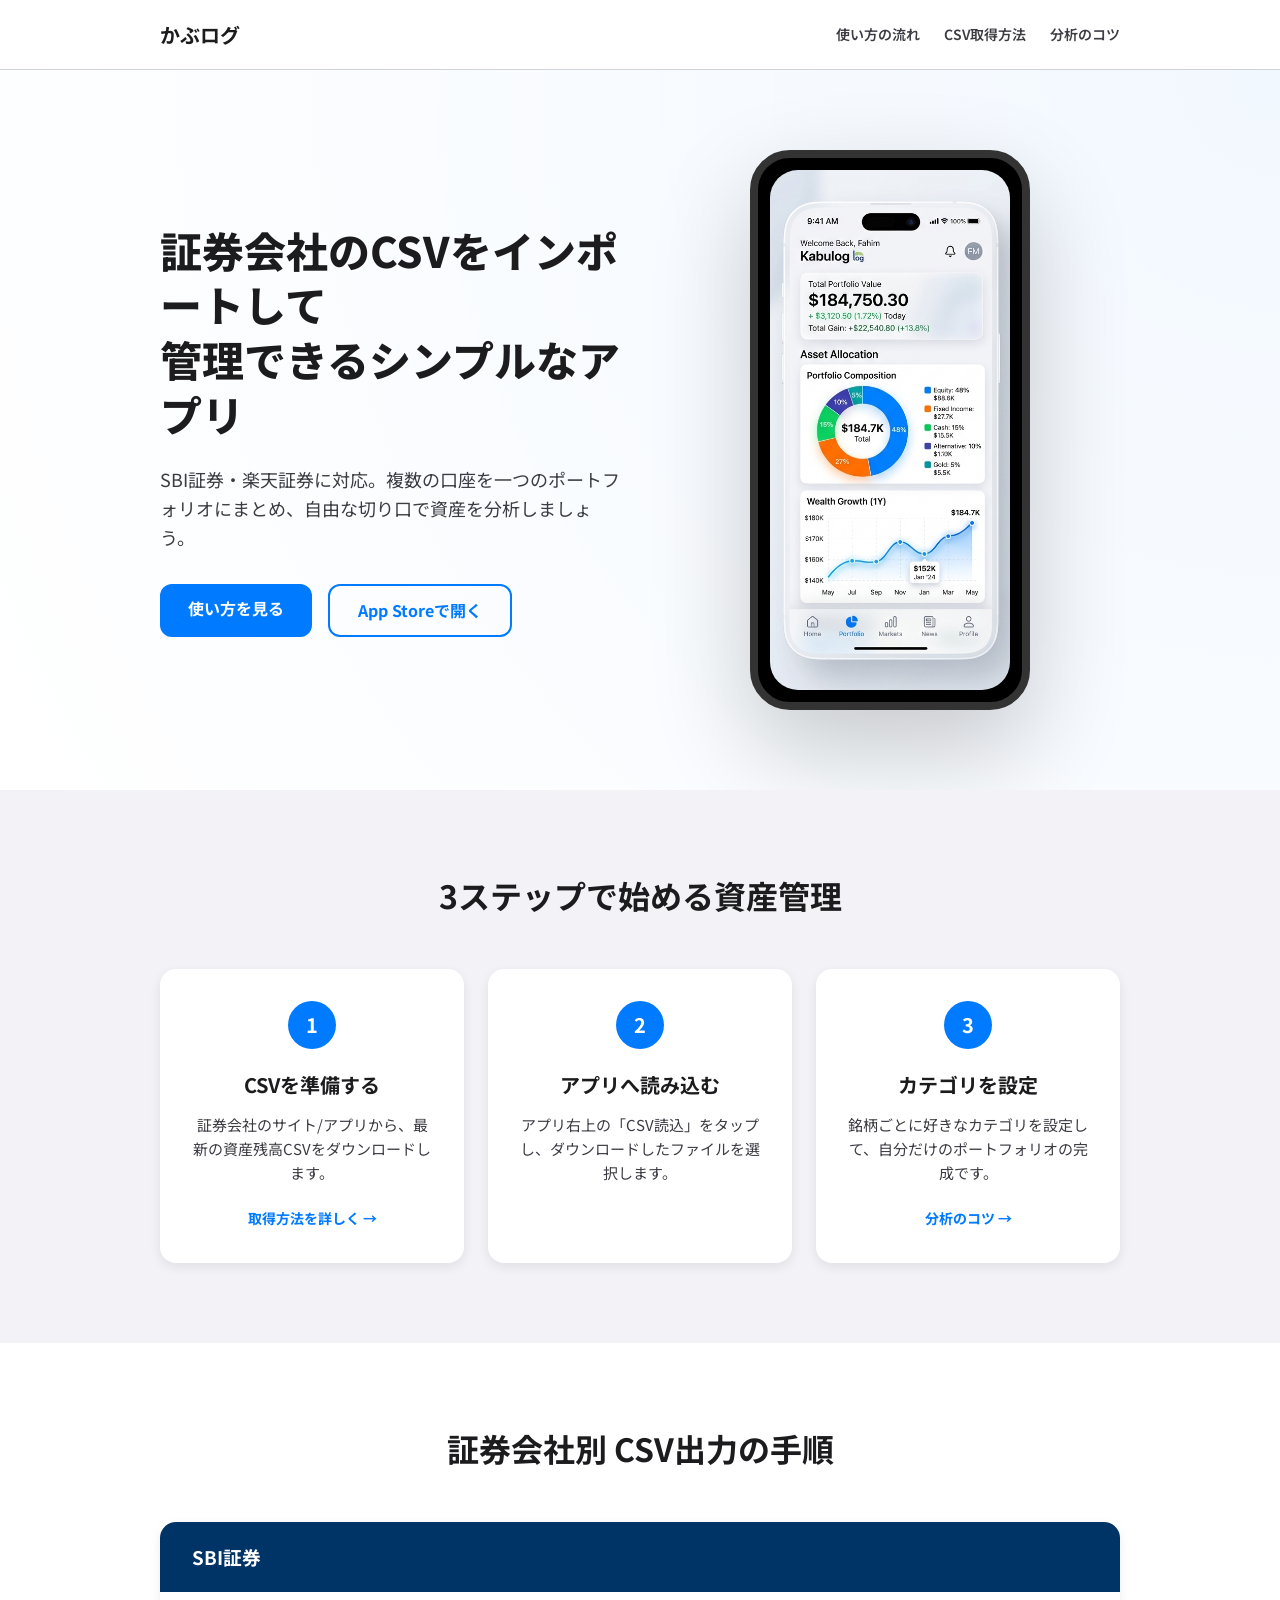
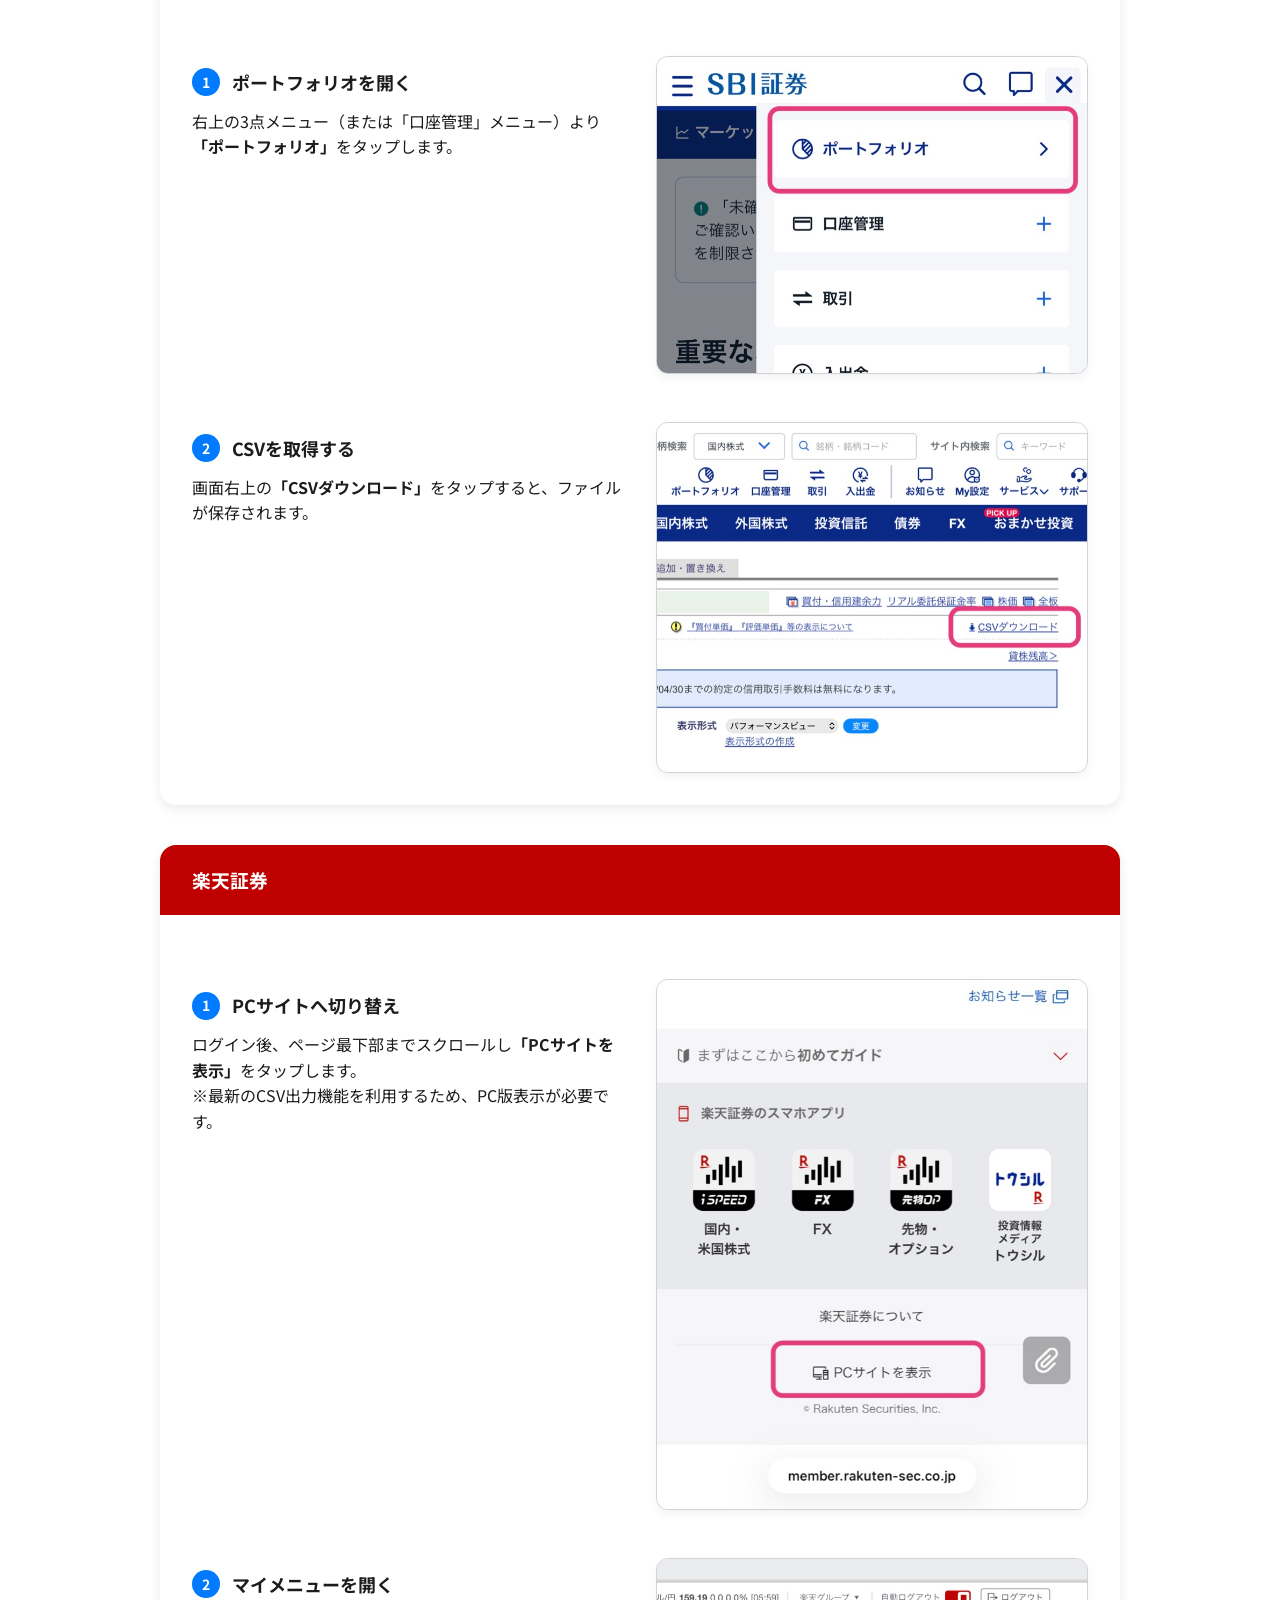
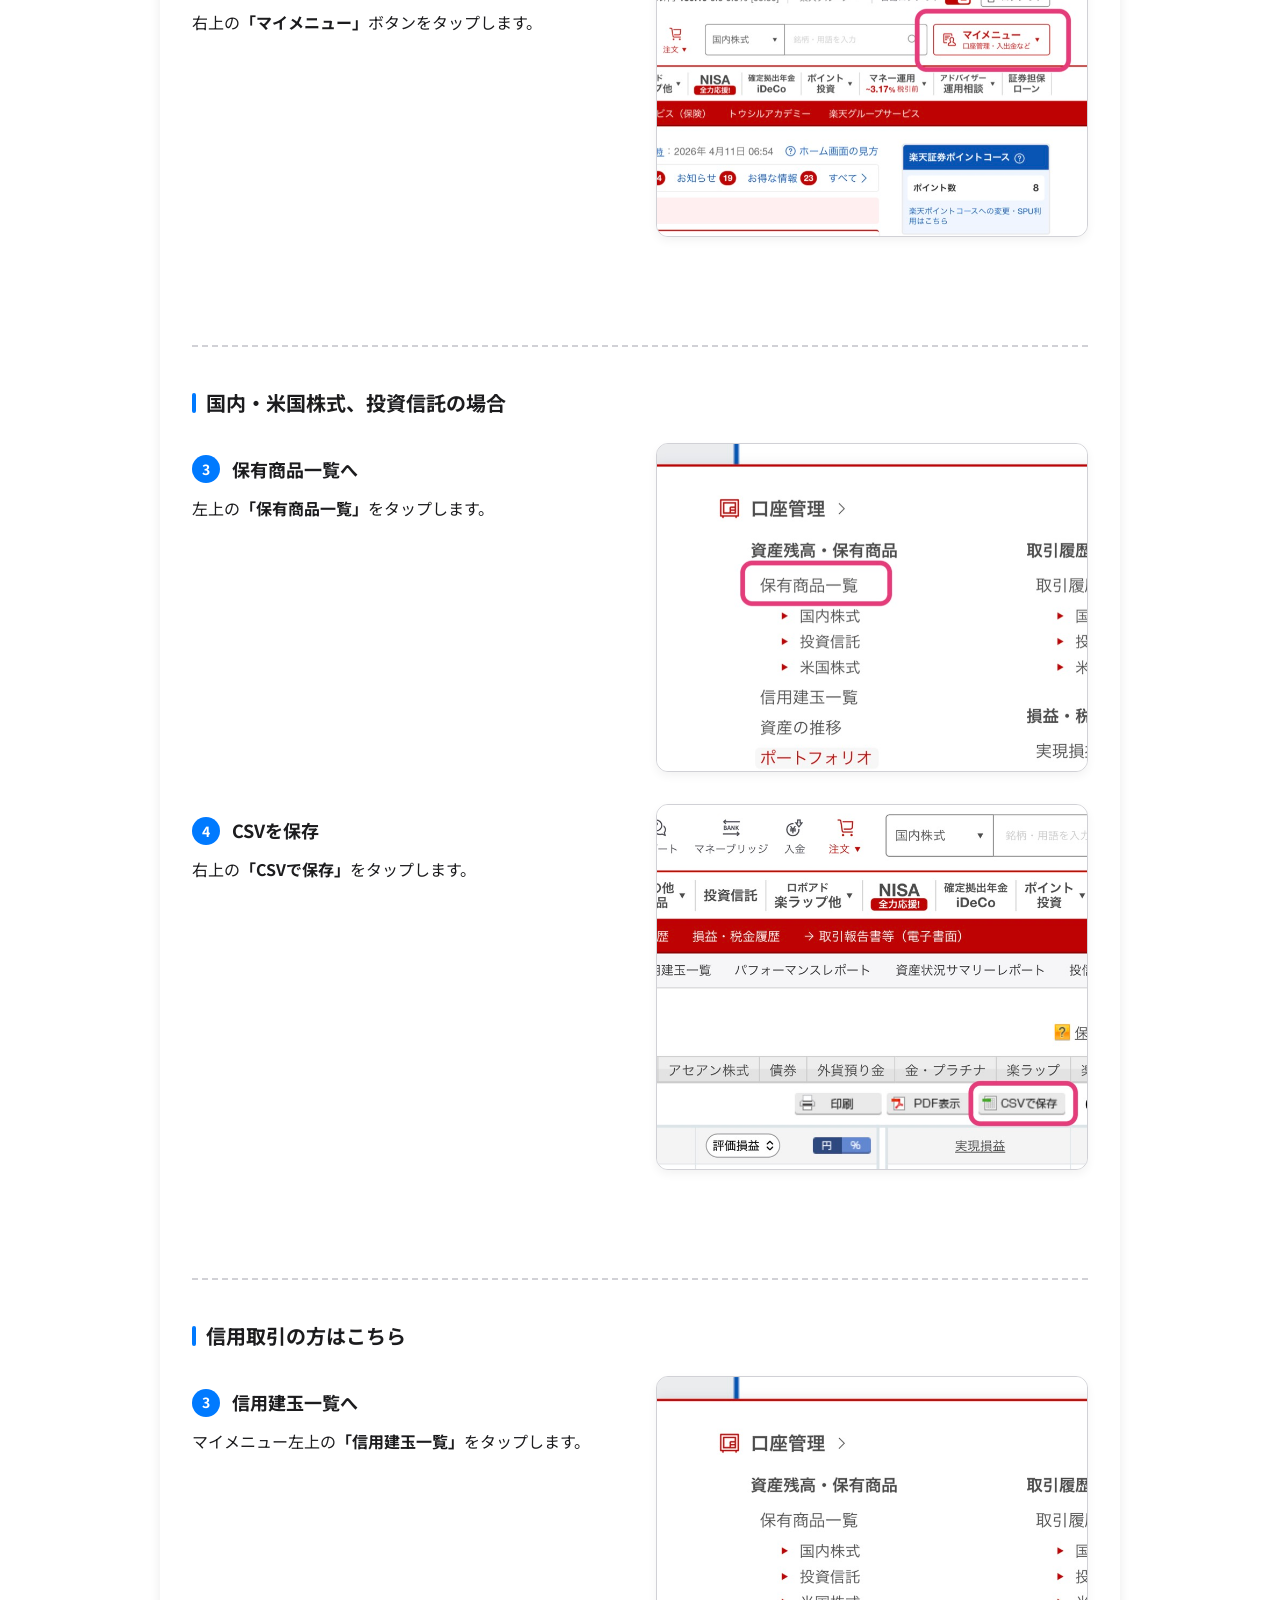
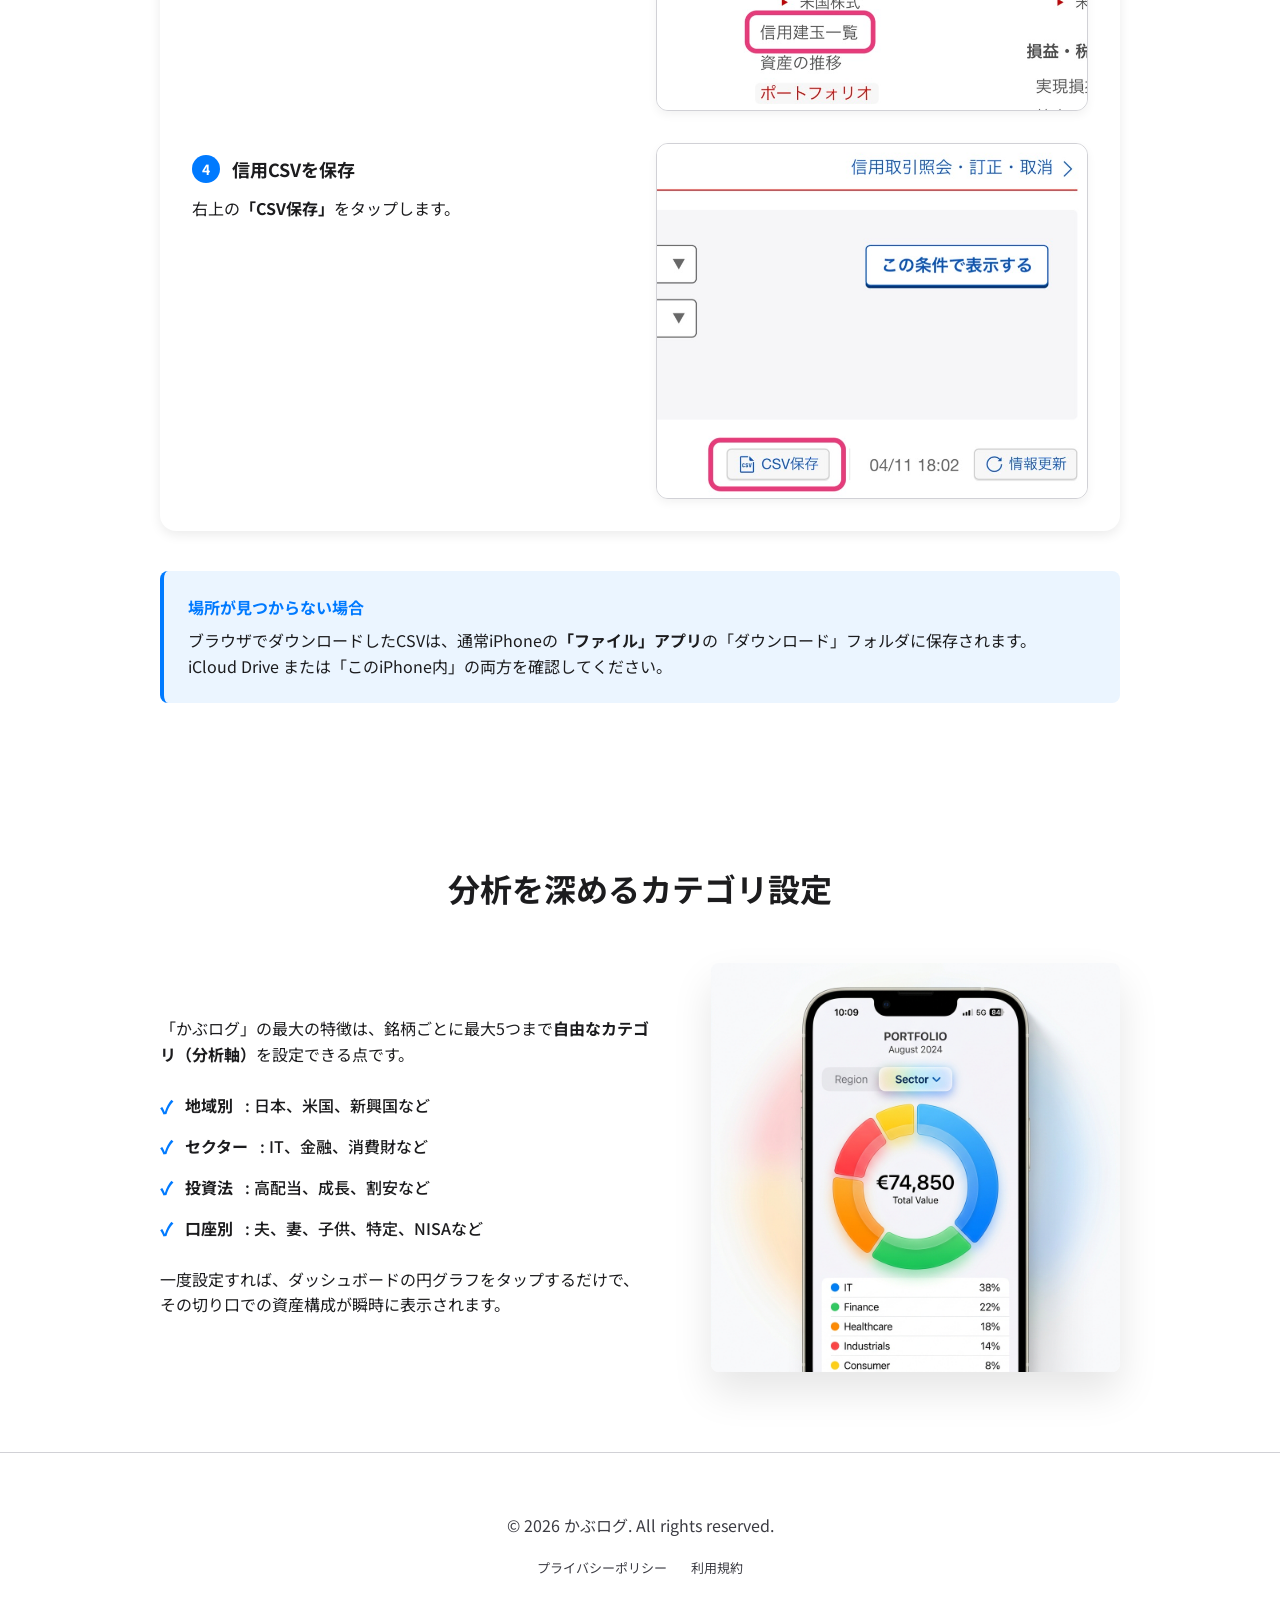
==== kabulog/guide.html @ a1ebbd80 "feat(kabulog): 証券会社別CSVインポートガイドの作成 (SBI証券・楽天証券)" ====
<!DOCTYPE html>
<html lang="ja">
<head>
    <meta charset="UTF-8">
    <meta name="viewport" content="width=device-width, initial-scale=1.0">
    <title>かぶログ | 使い方ガイド 兼 ランディングページ</title>
    <link rel="preconnect" href="https://fonts.googleapis.com">
    <link rel="preconnect" href="https://fonts.gstatic.com" crossorigin>
    <link href="https://fonts.googleapis.com/css2?family=Inter:wght@400;600;700&family=Noto+Sans+JP:wght@400;500;700&display=swap" rel="stylesheet">
    <link rel="stylesheet" href="assets/guide.css">
</head>
<body>
    <header class="header">
        <div class="container">
            <div class="logo">
                <img src="assets/app-icon.png" alt="かぶログ" class="logo-icon" onerror="this.style.display='none'">
                <span>かぶログ</span>
            </div>
            <nav class="nav">
                <a href="#steps">使い方の流れ</a>
                <a href="#brokerage">CSV取得方法</a>
                <a href="#analysis">分析のコツ</a>
            </nav>
        </div>
    </header>

    <section class="hero">
        <div class="container">
            <div class="hero-content">
                <h1>証券会社のCSVをインポートして<br>管理できるシンプルなアプリ</h1>
                <p>SBI証券・楽天証券に対応。複数の口座を一つのポートフォリオにまとめ、自由な切り口で資産を分析しましょう。</p>
                <div class="hero-actions">
                    <a href="#steps" class="btn btn-primary">使い方を見る</a>
                    <a href="https://apps.apple.com/jp/app/%E3%81%8B%E3%81%B6%E3%83%AD%E3%82%B0/id6503947477" class="btn btn-outline" target="_blank">App Storeで開く</a>
                </div>
            </div>
            <div class="hero-image">
                <div class="mockup-frame">
                    <!-- ここにアプリのスクリーンショットを配置 -->
                    <div class="mockup-placeholder">
                        <img src="assets/hero-mockup.png" alt="App Mockup" onerror="this.src='https://via.placeholder.com/300x600?text=App+Screenshot'">
                    </div>
                </div>
            </div>
        </div>
    </section>

    <section id="steps" class="steps-section">
        <div class="container">
            <h2 class="section-title">3ステップで始める資産管理</h2>
            <div class="steps-grid">
                <div class="step-card">
                    <div class="step-number">1</div>
                    <h3>CSVを準備する</h3>
                    <p>証券会社のサイト/アプリから、最新の資産残高CSVをダウンロードします。</p>
                    <a href="#brokerage" class="link-text">取得方法を詳しく <span>→</span></a>
                </div>
                <div class="step-card">
                    <div class="step-number">2</div>
                    <h3>アプリへ読み込む</h3>
                    <p>アプリ右上の「CSV読込」をタップし、ダウンロードしたファイルを選択します。</p>
                </div>
                <div class="step-card">
                    <div class="step-number">3</div>
                    <h3>カテゴリを設定</h3>
                    <p>銘柄ごとに好きなカテゴリを設定して、自分だけのポートフォリオの完成です。</p>
                    <a href="#analysis" class="link-text">分析のコツ <span>→</span></a>
                </div>
            </div>
        </div>
    </section>

    <section id="brokerage" class="brokerage-section">
        <div class="container">
            <h2 class="section-title">証券会社別 CSV出力の手順</h2>
            
            <div class="broker-card">
                <div class="broker-header sbi">
                    <h3>SBI証券</h3>
                </div>
                <div class="broker-body">
                    <div class="guide-steps">
                        <div class="guide-step">
                            <div class="guide-step-content">
                                <h4><span class="guide-step-badge">1</span> ポートフォリオを開く</h4>
                                <p>右上の3点メニュー（または「口座管理」メニュー）より<strong>「ポートフォリオ」</strong>をタップします。</p>
                            </div>
                            <div class="guide-step-image">
                                <img src="assets/img/sbi_01.jpg" alt="SBI Step 1">
                            </div>
                        </div>
                        <div class="guide-step">
                            <div class="guide-step-content">
                                <h4><span class="guide-step-badge">2</span> CSVを取得する</h4>
                                <p>画面右上の<strong>「CSVダウンロード」</strong>をタップすると、ファイルが保存されます。</p>
                            </div>
                            <div class="guide-step-image">
                                <img src="assets/img/sbi_02.jpg" alt="SBI Step 2">
                            </div>
                        </div>
                    </div>
                </div>
            </div>

            <div class="broker-card">
                <div class="broker-header rakuten">
                    <h3>楽天証券</h3>
                </div>
                <div class="broker-body">
                    <div class="guide-steps">
                        <div class="guide-step">
                            <div class="guide-step-content">
                                <h4><span class="guide-step-badge">1</span> PCサイトへ切り替え</h4>
                                <p>ログイン後、ページ最下部までスクロールし<strong>「PCサイトを表示」</strong>をタップします。</p>
                                <p class="text-small">※最新のCSV出力機能を利用するため、PC版表示が必要です。</p>
                            </div>
                            <div class="guide-step-image">
                                <img src="assets/img/rakuten_01.jpg" alt="Rakuten Step 1">
                            </div>
                        </div>
                        <div class="guide-step">
                            <div class="guide-step-content">
                                <h4><span class="guide-step-badge">2</span> マイメニューを開く</h4>
                                <p>右上の<strong>「マイメニュー」</strong>ボタンをタップします。</p>
                            </div>
                            <div class="guide-step-image">
                                <img src="assets/img/rakuten_02.jpg" alt="Rakuten Step 2">
                            </div>
                        </div>

                        <!-- 通常・投資信託 -->
                        <div class="guide-sub-section">
                            <h4 class="guide-sub-title">国内・米国株式、投資信託の場合</h4>
                            <div class="guide-step">
                                <div class="guide-step-content">
                                    <h4><span class="guide-step-badge">3</span> 保有商品一覧へ</h4>
                                    <p>左上の<strong>「保有商品一覧」</strong>をタップします。</p>
                                </div>
                                <div class="guide-step-image">
                                    <img src="assets/img/rakuten_03.jpg" alt="Rakuten Step 3">
                                </div>
                            </div>
                            <div class="guide-step" style="margin-top: 32px;">
                                <div class="guide-step-content">
                                    <h4><span class="guide-step-badge">4</span> CSVを保存</h4>
                                    <p>右上の<strong>「CSVで保存」</strong>をタップします。</p>
                                </div>
                                <div class="guide-step-image">
                                    <img src="assets/img/rakuten_04.jpg" alt="Rakuten Step 4">
                                </div>
                            </div>
                        </div>

                        <!-- 信用取引 -->
                        <div class="guide-sub-section">
                            <h4 class="guide-sub-title">信用取引の方はこちら</h4>
                            <div class="guide-step">
                                <div class="guide-step-content">
                                    <h4><span class="guide-step-badge">3</span> 信用建玉一覧へ</h4>
                                    <p>マイメニュー左上の<strong>「信用建玉一覧」</strong>をタップします。</p>
                                </div>
                                <div class="guide-step-image">
                                    <img src="assets/img/rakuten_05.jpg" alt="Rakuten Step 3 Margin">
                                </div>
                            </div>
                            <div class="guide-step" style="margin-top: 32px;">
                                <div class="guide-step-content">
                                    <h4><span class="guide-step-badge">4</span> 信用CSVを保存</h4>
                                    <p>右上の<strong>「CSV保存」</strong>をタップします。</p>
                                </div>
                                <div class="guide-step-image">
                                    <img src="assets/img/rakuten_06.jpg" alt="Rakuten Step 4 Margin">
                                </div>
                            </div>
                        </div>
                    </div>
                </div>
            </div>
            
            <div class="tip-box">
                <h4>場所が見つからない場合</h4>
                <p>ブラウザでダウンロードしたCSVは、通常iPhoneの<strong>「ファイル」アプリ</strong>の「ダウンロード」フォルダに保存されます。<br>
                iCloud Drive または「このiPhone内」の両方を確認してください。</p>
            </div>
        </div>
    </section>

    <section id="analysis" class="analysis-section">
        <div class="container">
            <h2 class="section-title">分析を深めるカテゴリ設定</h2>
            <div class="analysis-grid">
                <div class="analysis-text">
                    <p>「かぶログ」の最大の特徴は、銘柄ごとに最大5つまで<strong>自由なカテゴリ（分析軸）</strong>を設定できる点です。</p>
                    <ul class="check-list">
                        <li><strong>地域別</strong>: 日本、米国、新興国など</li>
                        <li><strong>セクター</strong>: IT、金融、消費財など</li>
                        <li><strong>投資法</strong>: 高配当、成長、割安など</li>
                        <li><strong>口座別</strong>: 夫、妻、子供、特定、NISAなど</li>
                    </ul>
                    <p>一度設定すれば、ダッシュボードの円グラフをタップするだけで、その切り口での資産構成が瞬時に表示されます。</p>
                </div>
                <div class="analysis-image">
                    <div class="img-box shadow">
                        <img src="assets/analysis-sample.png" alt="Analysis Example" onerror="this.src='https://via.placeholder.com/400x300?text=Category+Chart+Screen'">
                    </div>
                </div>
            </div>
        </div>
    </section>

    <footer class="footer">
        <div class="container">
            <p>&copy; 2026 かぶログ. All rights reserved.</p>
            <div class="footer-links">
                <a href="https://haruapps.github.io/kabulog/legal/privacy-policy.html">プライバシーポリシー</a>
                <a href="https://haruapps.github.io/kabulog/legal/terms-of-service.html">利用規約</a>
            </div>
        </div>
    </footer>
</body>
</html>
---- kabulog/assets/guide.css ----
:root {
    --primary: #007AFF;
    --primary-dark: #0056B3;
    --bg: #FFFFFF;
    --bg-secondary: #F2F2F7;
    --text: #1C1C1E;
    --text-secondary: #3C3C43;
    --border: #D1D1D6;
    --sbi: #003366;
    --rakuten: #BF0000;
    --container-width: 1000px;
    --radius: 16px;
    --shadow: 0 4px 12px rgba(0, 0, 0, 0.08);
}

* {
    margin: 0;
    padding: 0;
    box-sizing: border-box;
}

body {
    font-family: 'Noto Sans JP', 'Inter', -apple-system, BlinkMacSystemFont, sans-serif;
    color: var(--text);
    background-color: var(--bg);
    line-height: 1.6;
}

.container {
    max-width: var(--container-width);
    margin: 0 auto;
    padding: 0 20px;
}

/* Header */
.header {
    height: 70px;
    display: flex;
    align-items: center;
    border-bottom: 1px solid var(--border);
    position: sticky;
    top: 0;
    background: rgba(255, 255, 255, 0.9);
    backdrop-filter: blur(10px);
    z-index: 100;
}

.header .container {
    width: 100%;
    display: flex;
    justify-content: space-between;
    align-items: center;
}

.logo {
    display: flex;
    align-items: center;
    gap: 10px;
    font-weight: 700;
    font-size: 20px;
}

.logo-icon {
    width: 36px;
    height: 36px;
    border-radius: 8px;
}

.nav {
    display: flex;
    gap: 24px;
}

.nav a {
    text-decoration: none;
    color: var(--text-secondary);
    font-size: 14px;
    font-weight: 600;
    transition: color 0.2s;
}

.nav a:hover {
    color: var(--primary);
}

/* Hero */
.hero {
    padding: 80px 0;
    background: radial-gradient(circle at top right, rgba(0, 122, 255, 0.05), transparent);
    overflow: hidden;
}

.hero .container {
    display: flex;
    align-items: center;
    gap: 40px;
}

.hero-content {
    flex: 1;
}

.hero h1 {
    font-size: 42px;
    line-height: 1.3;
    margin-bottom: 24px;
    font-weight: 800;
}

.hero p {
    font-size: 18px;
    color: var(--text-secondary);
    margin-bottom: 32px;
}

.hero-actions {
    display: flex;
    gap: 16px;
}

.btn {
    display: inline-block;
    padding: 12px 28px;
    border-radius: 12px;
    text-decoration: none;
    font-weight: 700;
    font-size: 16px;
    transition: all 0.2s;
}

.btn-primary {
    background-color: var(--primary);
    color: white;
}

.btn-primary:hover {
    background-color: var(--primary-dark);
    transform: translateY(-2px);
}

.btn-outline {
    border: 2px solid var(--primary);
    color: var(--primary);
}

.btn-outline:hover {
    background-color: rgba(0, 122, 255, 0.05);
}

.hero-image {
    flex: 1;
    display: flex;
    justify-content: center;
}

.mockup-frame {
    width: 280px;
    height: 560px;
    background: #000;
    border-radius: 40px;
    padding: 12px;
    box-shadow: 0 40px 100px rgba(0, 0, 0, 0.2);
    border: 8px solid #333;
}

.mockup-placeholder {
    width: 100%;
    height: 100%;
    background: var(--bg-secondary);
    border-radius: 28px;
    overflow: hidden;
    display: flex;
    align-items: center;
    justify-content: center;
}

.mockup-placeholder img {
    width: 100%;
    height: 100%;
    object-fit: cover;
}

/* Sections Common */
section {
    padding: 80px 0;
}

.section-title {
    font-size: 32px;
    text-align: center;
    margin-bottom: 48px;
    font-weight: 700;
}

/* Steps */
.steps-section {
    background-color: var(--bg-secondary);
}

.steps-grid {
    display: grid;
    grid-template-columns: repeat(3, 1fr);
    gap: 24px;
}

.step-card {
    background: white;
    padding: 32px;
    border-radius: var(--radius);
    box-shadow: var(--shadow);
    text-align: center;
    transition: transform 0.3s;
}

.step-card:hover {
    transform: translateY(-8px);
}

.step-number {
    width: 48px;
    height: 48px;
    background: var(--primary);
    color: white;
    font-weight: 700;
    font-size: 20px;
    display: flex;
    align-items: center;
    justify-content: center;
    border-radius: 50%;
    margin: 0 auto 20px;
}

.step-card h3 {
    margin-bottom: 12px;
    font-size: 20px;
}

.step-card p {
    font-size: 15px;
    color: var(--text-secondary);
    margin-bottom: 20px;
}

.link-text {
    text-decoration: none;
    color: var(--primary);
    font-weight: 700;
    font-size: 14px;
}

/* Brokerage Details */
.broker-card {
    background: white;
    border-radius: var(--radius);
    overflow: hidden;
    box-shadow: var(--shadow);
    margin-bottom: 40px;
}

.broker-header {
    padding: 20px 32px;
    color: white;
}

.broker-header.sbi { background-color: var(--sbi); }
.broker-header.rakuten { background-color: var(--rakuten); }

.broker-body {
    padding: 32px;
}

.step-list {
    margin-left: 20px;
    margin-bottom: 24px;
}

.step-list li {
    margin-bottom: 12px;
    font-size: 16px;
}

.screenshot-placeholder {
    background: #F8F9FA;
    border: 1px dashed var(--border);
    border-radius: 12px;
    padding: 32px;
    text-align: center;
}

.screenshot-placeholder p {
    margin-bottom: 16px;
    font-size: 14px;
    color: var(--text-secondary);
}

.img-box {
    max-width: 100%;
    border-radius: 8px;
    overflow: hidden;
}

.img-box img {
    width: 100%;
    display: block;
}

.img-box.shadow {
    box-shadow: 0 20px 40px rgba(0, 0, 0, 0.1);
}

/* Detailed Guide Steps */
.guide-steps {
    display: flex;
    flex-direction: column;
    gap: 48px;
    margin-top: 32px;
}

.guide-step {
    display: grid;
    grid-template-columns: 1fr 1fr;
    gap: 32px;
    align-items: flex-start;
}

.guide-step-content {
    padding-top: 12px;
}

.guide-step-content h4 {
    display: flex;
    align-items: center;
    gap: 12px;
    margin-bottom: 12px;
    font-size: 18px;
    color: var(--text);
}

.guide-step-badge {
    display: inline-flex;
    align-items: center;
    justify-content: center;
    width: 28px;
    height: 28px;
    background: var(--primary);
    color: white;
    border-radius: 50%;
    font-size: 14px;
    font-weight: 700;
}

.guide-step-image {
    background: #F8F9FA;
    border: 1px solid var(--border);
    border-radius: 12px;
    overflow: hidden;
    box-shadow: 0 4px 10px rgba(0,0,0,0.05);
}

.guide-step-image img {
    width: 100%;
    height: auto;
    display: block;
}

.guide-sub-section {
    margin-top: 60px;
    padding-top: 40px;
    border-top: 2px dashed var(--border);
}

.guide-sub-title {
    font-size: 20px;
    font-weight: 700;
    margin-bottom: 24px;
    display: flex;
    align-items: center;
    gap: 10px;
}

.guide-sub-title::before {
    content: "";
    display: block;
    width: 4px;
    height: 20px;
    background: var(--primary);
    border-radius: 2px;
}

/* Analysis Section */
.analysis-grid {
    display: grid;
    grid-template-columns: 1.2fr 1fr;
    gap: 60px;
    align-items: center;
}

.check-list {
    list-style: none;
    margin: 24px 0;
}

.check-list li {
    margin-bottom: 12px;
    display: flex;
    align-items: center;
    gap: 12px;
    font-weight: 500;
}

.check-list li::before {
    content: "✓";
    color: var(--primary);
    font-weight: 900;
    font-size: 18px;
}

.tip-box {
    background: #EBF5FF;
    border-left: 4px solid var(--primary);
    padding: 24px;
    border-radius: 8px;
    margin-top: 40px;
}

.tip-box h4 {
    margin-bottom: 8px;
    color: var(--primary);
}

/* Footer */
.footer {
    padding: 60px 0;
    border-top: 1px solid var(--border);
    color: var(--text-secondary);
    text-align: center;
}

.footer-links {
    margin-top: 20px;
    display: flex;
    justify-content: center;
    gap: 24px;
}

.footer-links a {
    color: var(--text-secondary);
    text-decoration: none;
    font-size: 13px;
}

/* Responsive */
@media (max-width: 768px) {
    .container { padding: 0 40px; }
    .hero { padding: 60px 0; }
    .hero .container { flex-direction: column; text-align: center; }
    .hero h1 { font-size: 32px; }
    .hero-actions { justify-content: center; }
    .steps-grid { grid-template-columns: 1fr; }
    .guide-step { grid-template-columns: 1fr; gap: 16px; }
    .guide-step:nth-child(even) .guide-step-image { order: 2; }
    .analysis-grid { grid-template-columns: 1fr; text-align: center; }
    .check-list li { justify-content: center; }
    .mockup-frame { width: 240px; height: 480px; }
}
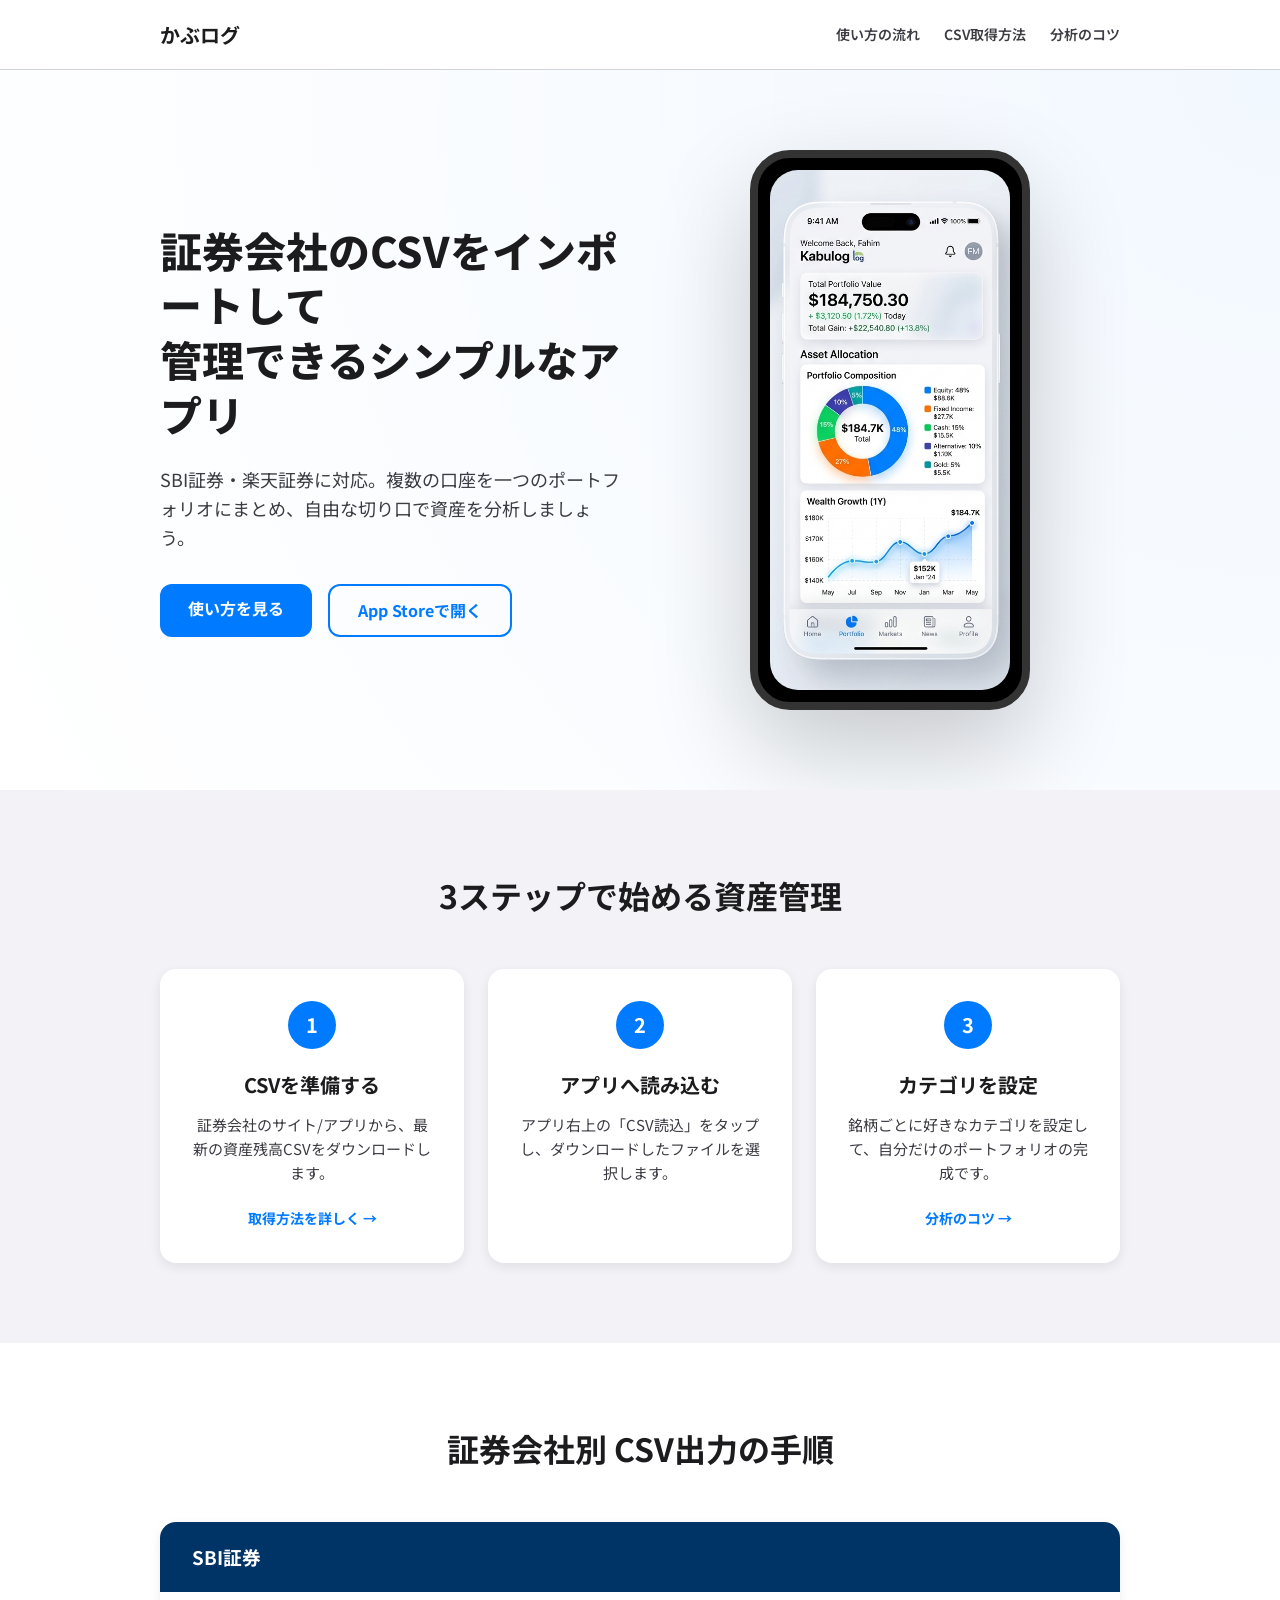
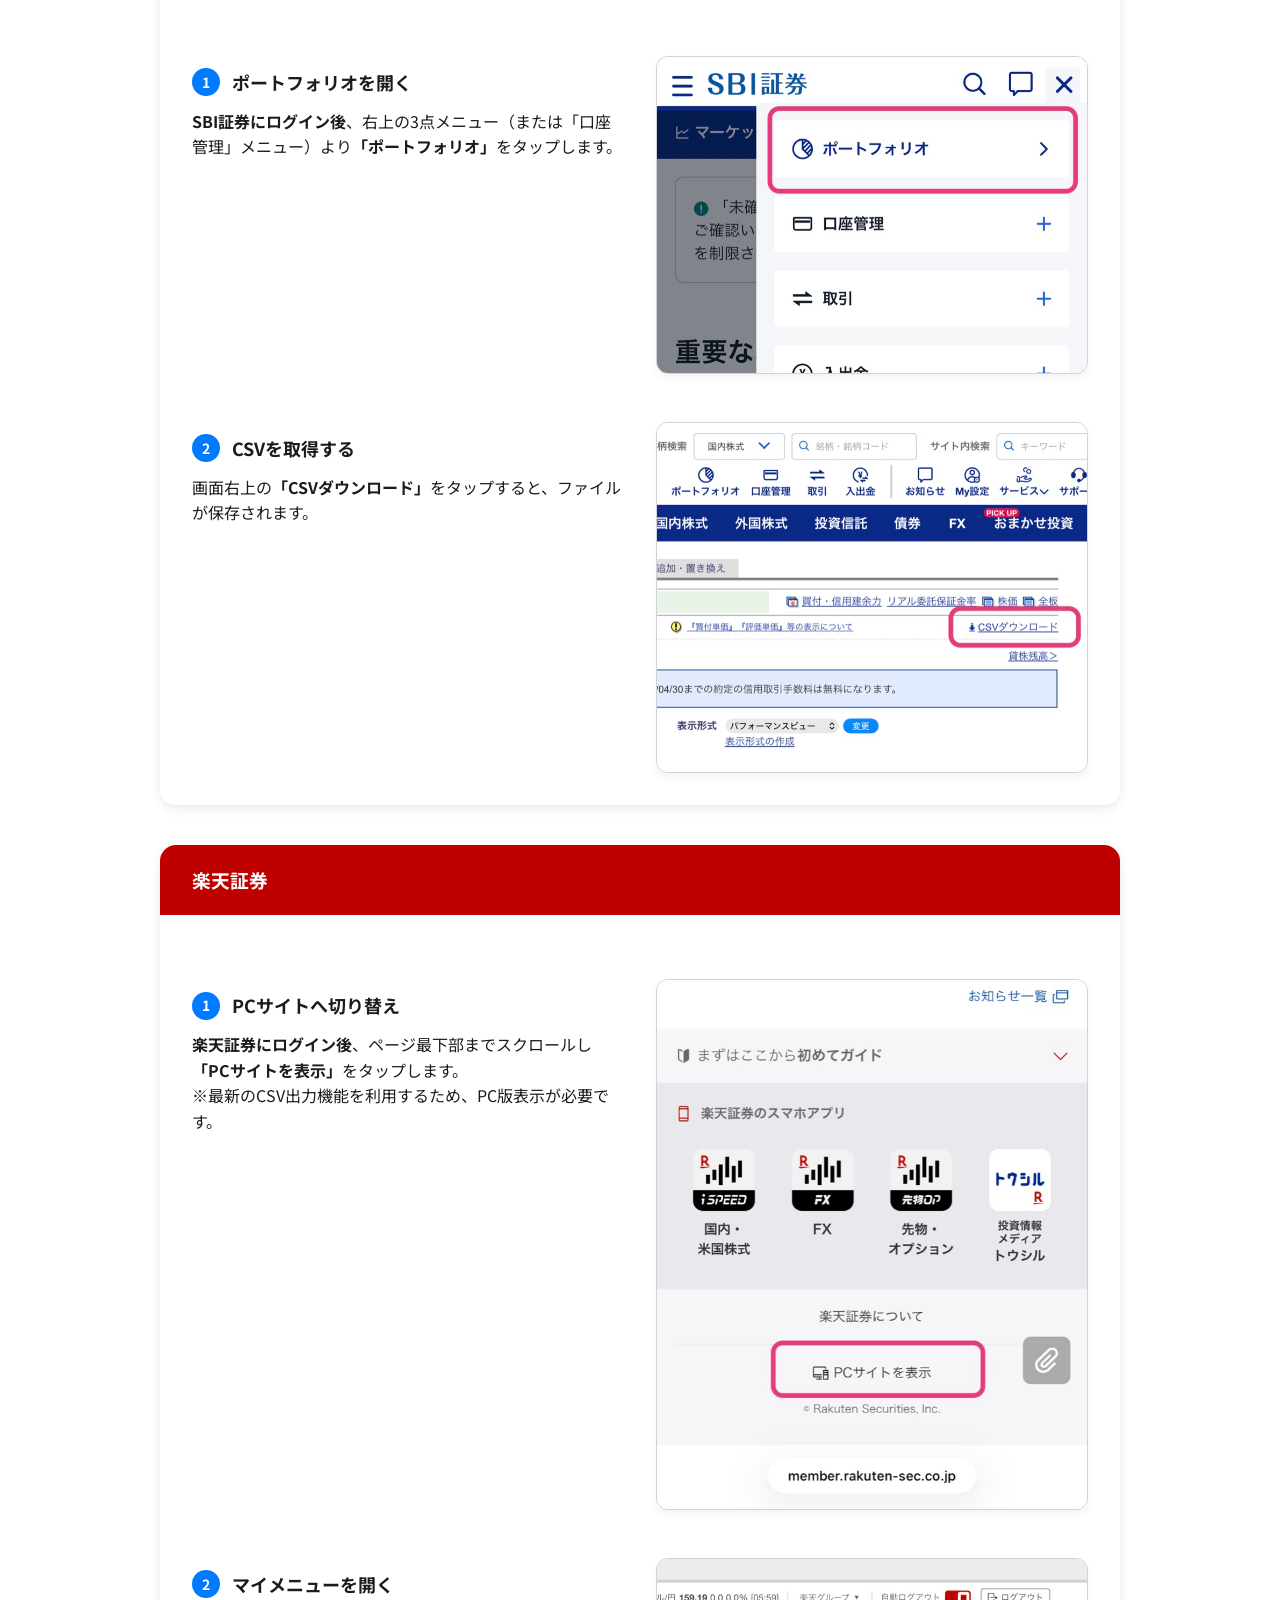
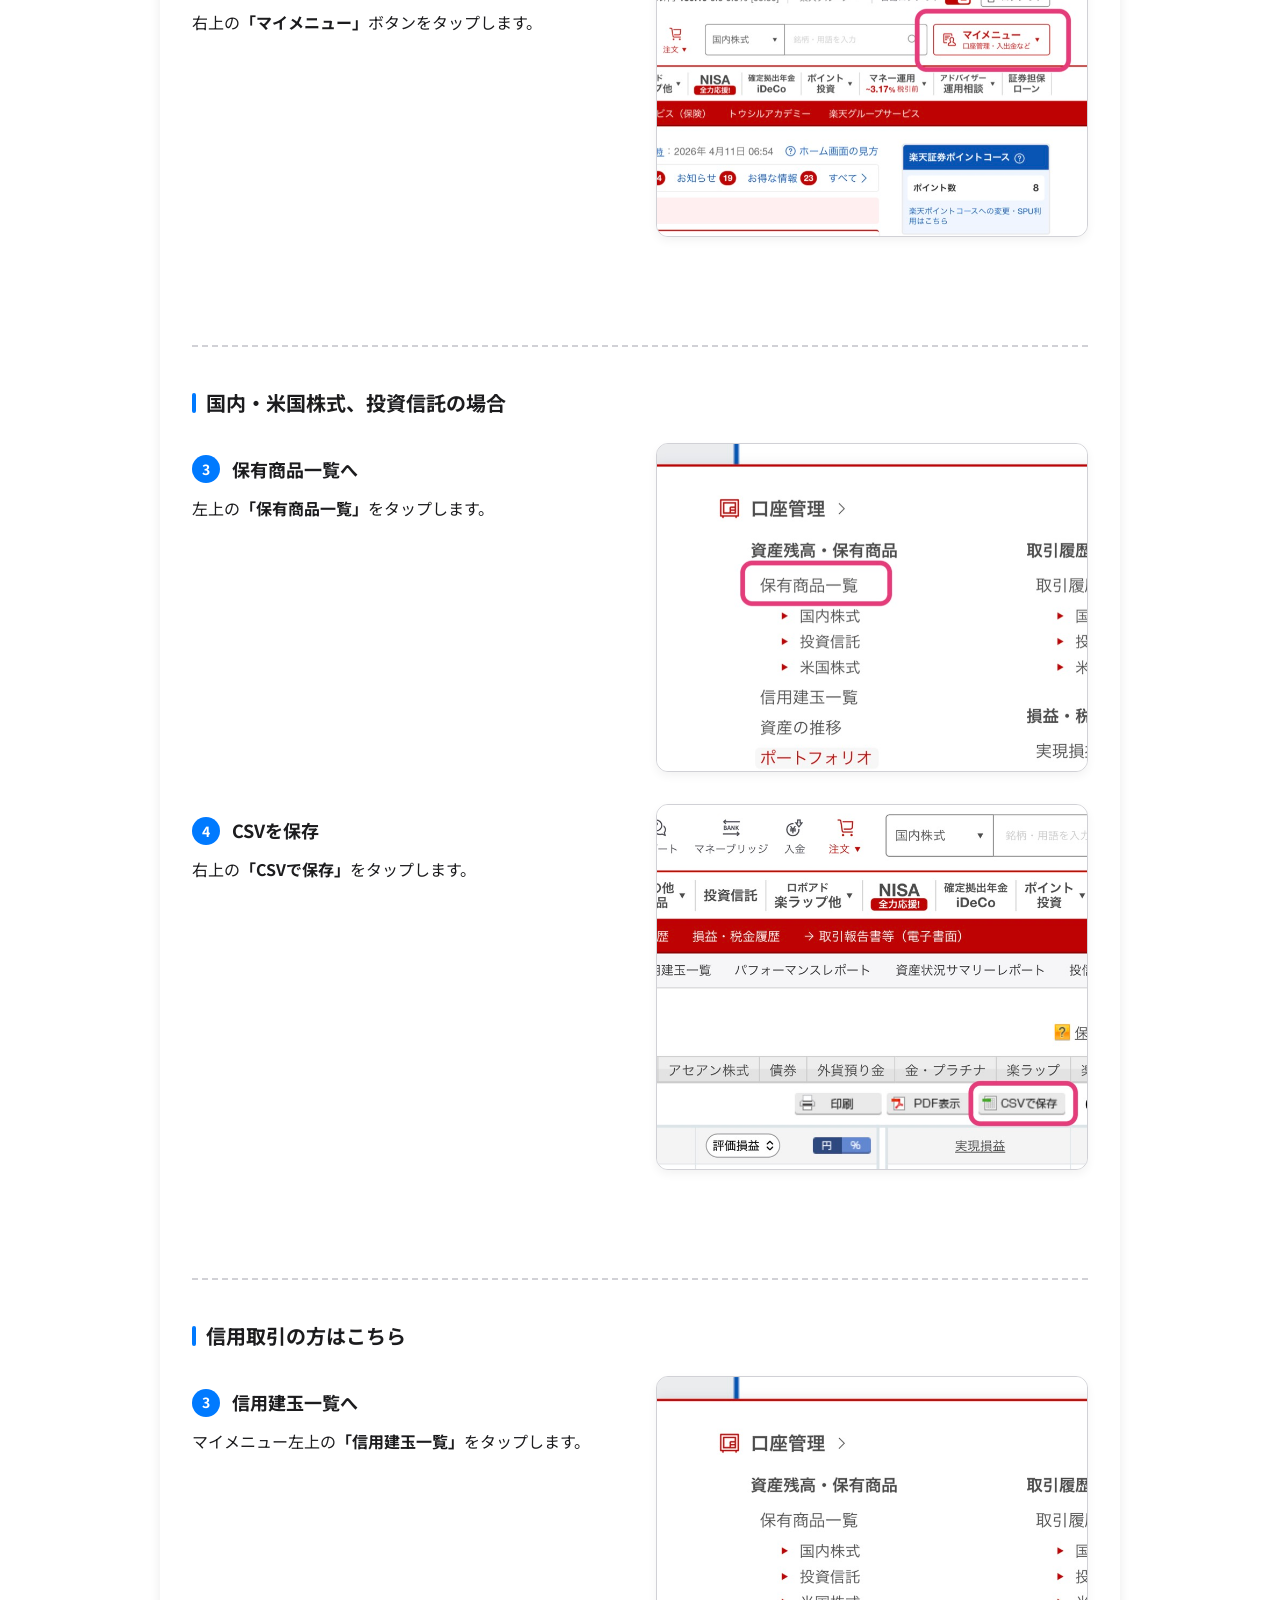
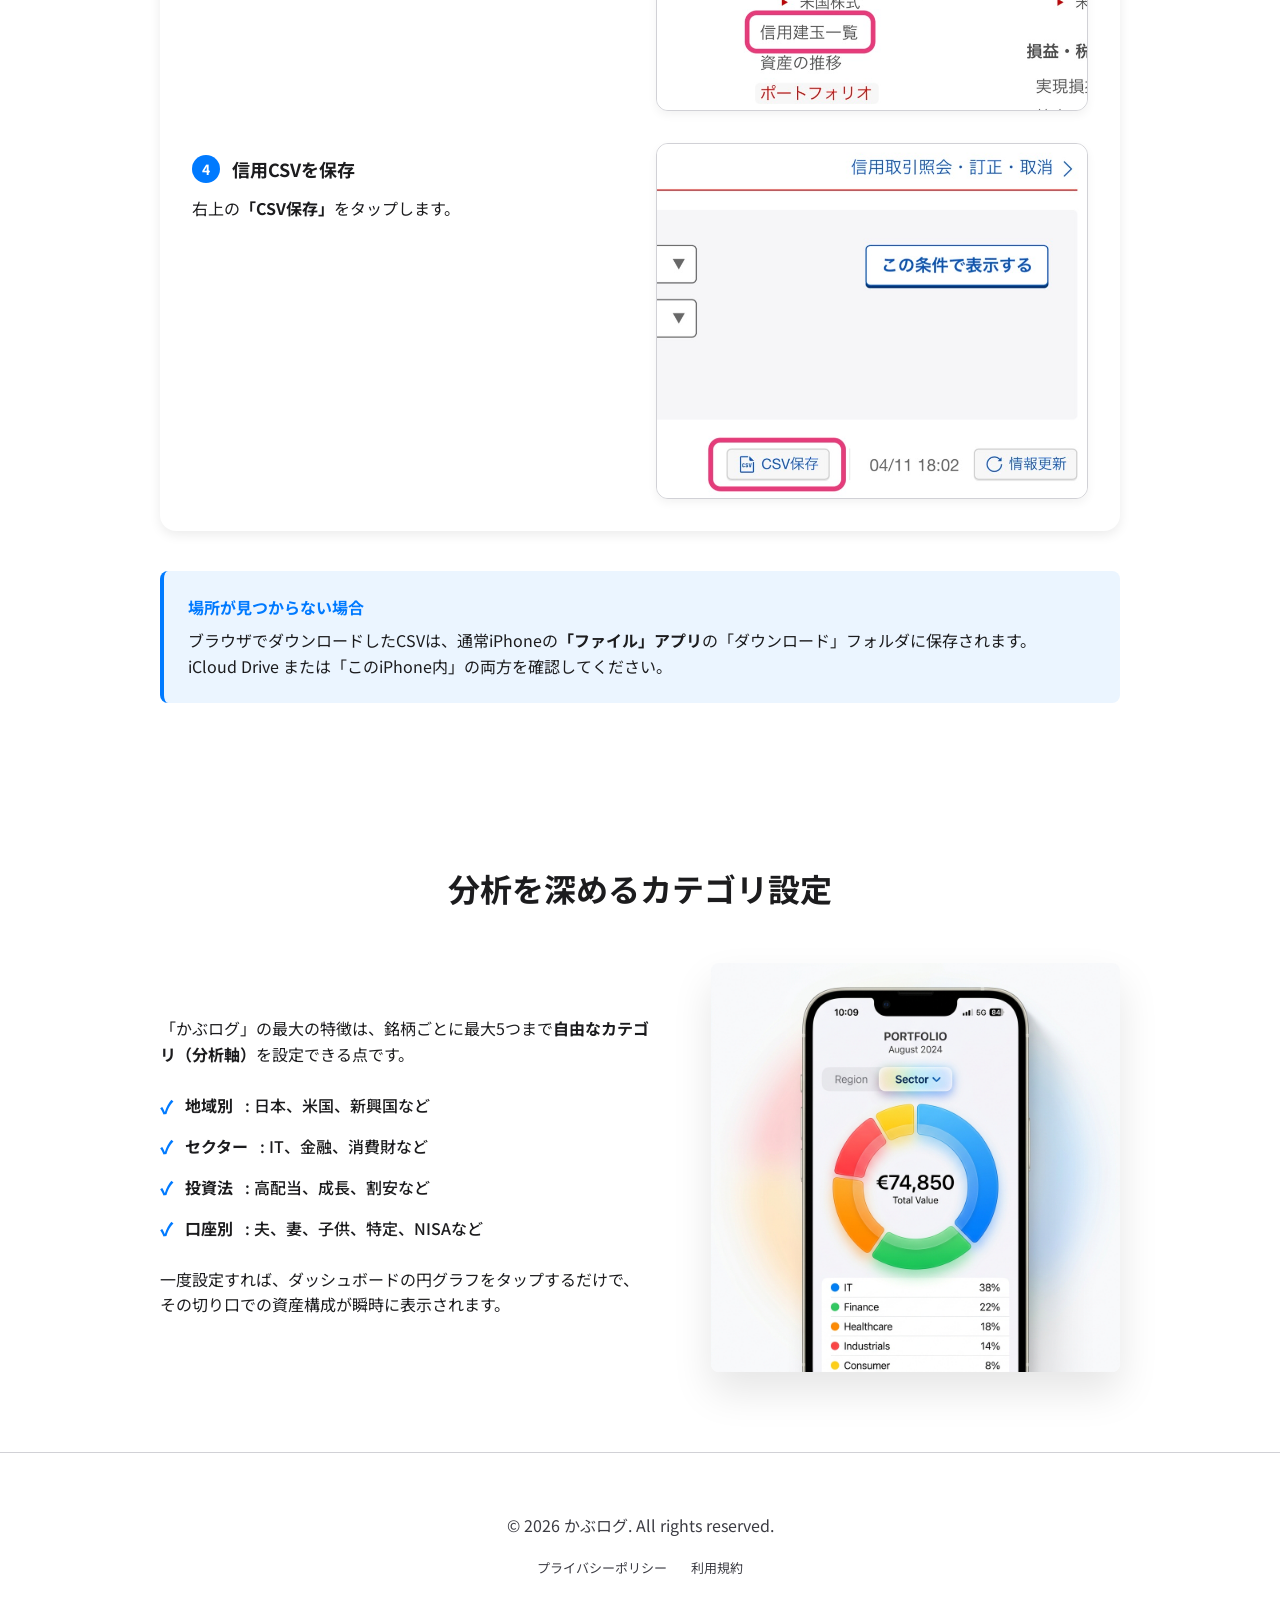
==== commit 5fb43d4b: "brokerage guide: SBI・楽天証券のCSVインポート手順ガイドのスタイルと構造を更新" ====
--- a/kabulog/guide.html
+++ b/kabulog/guide.html
@@ -83,7 +83,7 @@
                         <div class="guide-step">
                             <div class="guide-step-content">
                                 <h4><span class="guide-step-badge">1</span> ポートフォリオを開く</h4>
-                                <p>右上の3点メニュー（または「口座管理」メニュー）より<strong>「ポートフォリオ」</strong>をタップします。</p>
+                                <p><strong>SBI証券にログイン後</strong>、右上の3点メニュー（または「口座管理」メニュー）より<strong>「ポートフォリオ」</strong>をタップします。</p>
                             </div>
                             <div class="guide-step-image">
                                 <img src="assets/img/sbi_01.jpg" alt="SBI Step 1">
@@ -111,7 +111,7 @@
                         <div class="guide-step">
                             <div class="guide-step-content">
                                 <h4><span class="guide-step-badge">1</span> PCサイトへ切り替え</h4>
-                                <p>ログイン後、ページ最下部までスクロールし<strong>「PCサイトを表示」</strong>をタップします。</p>
+                                <p><strong>楽天証券にログイン後</strong>、ページ最下部までスクロールし<strong>「PCサイトを表示」</strong>をタップします。</p>
                                 <p class="text-small">※最新のCSV出力機能を利用するため、PC版表示が必要です。</p>
                             </div>
                             <div class="guide-step-image">
--- a/kabulog/assets/guide.css
+++ b/kabulog/assets/guide.css
@@ -451,11 +451,23 @@
 
 /* Responsive */
 @media (max-width: 768px) {
-    .container { padding: 0 40px; }
-    .hero { padding: 60px 0; }
+    .container { padding: 0 20px; }
+    
+    .header { height: 60px; }
+    .logo { font-size: 17px; gap: 8px; }
+    .logo-icon { width: 28px; height: 28px; }
+    .nav { gap: 12px; }
+    .nav a { font-size: 12px; }
+
+    .hero { padding: 40px 0; }
     .hero .container { flex-direction: column; text-align: center; }
-    .hero h1 { font-size: 32px; }
-    .hero-actions { justify-content: center; }
+    .hero h1 { font-size: 26px; line-height: 1.4; margin-bottom: 16px; }
+    .hero p { font-size: 15px; margin-bottom: 24px; }
+    .hero-actions { justify-content: center; gap: 10px; }
+    .btn { padding: 10px 20px; font-size: 14px; }
+
+    .section-title { font-size: 24px; margin-bottom: 32px; }
+    
     .steps-grid { grid-template-columns: 1fr; }
     .guide-step { grid-template-columns: 1fr; gap: 16px; }
     .guide-step:nth-child(even) .guide-step-image { order: 2; }
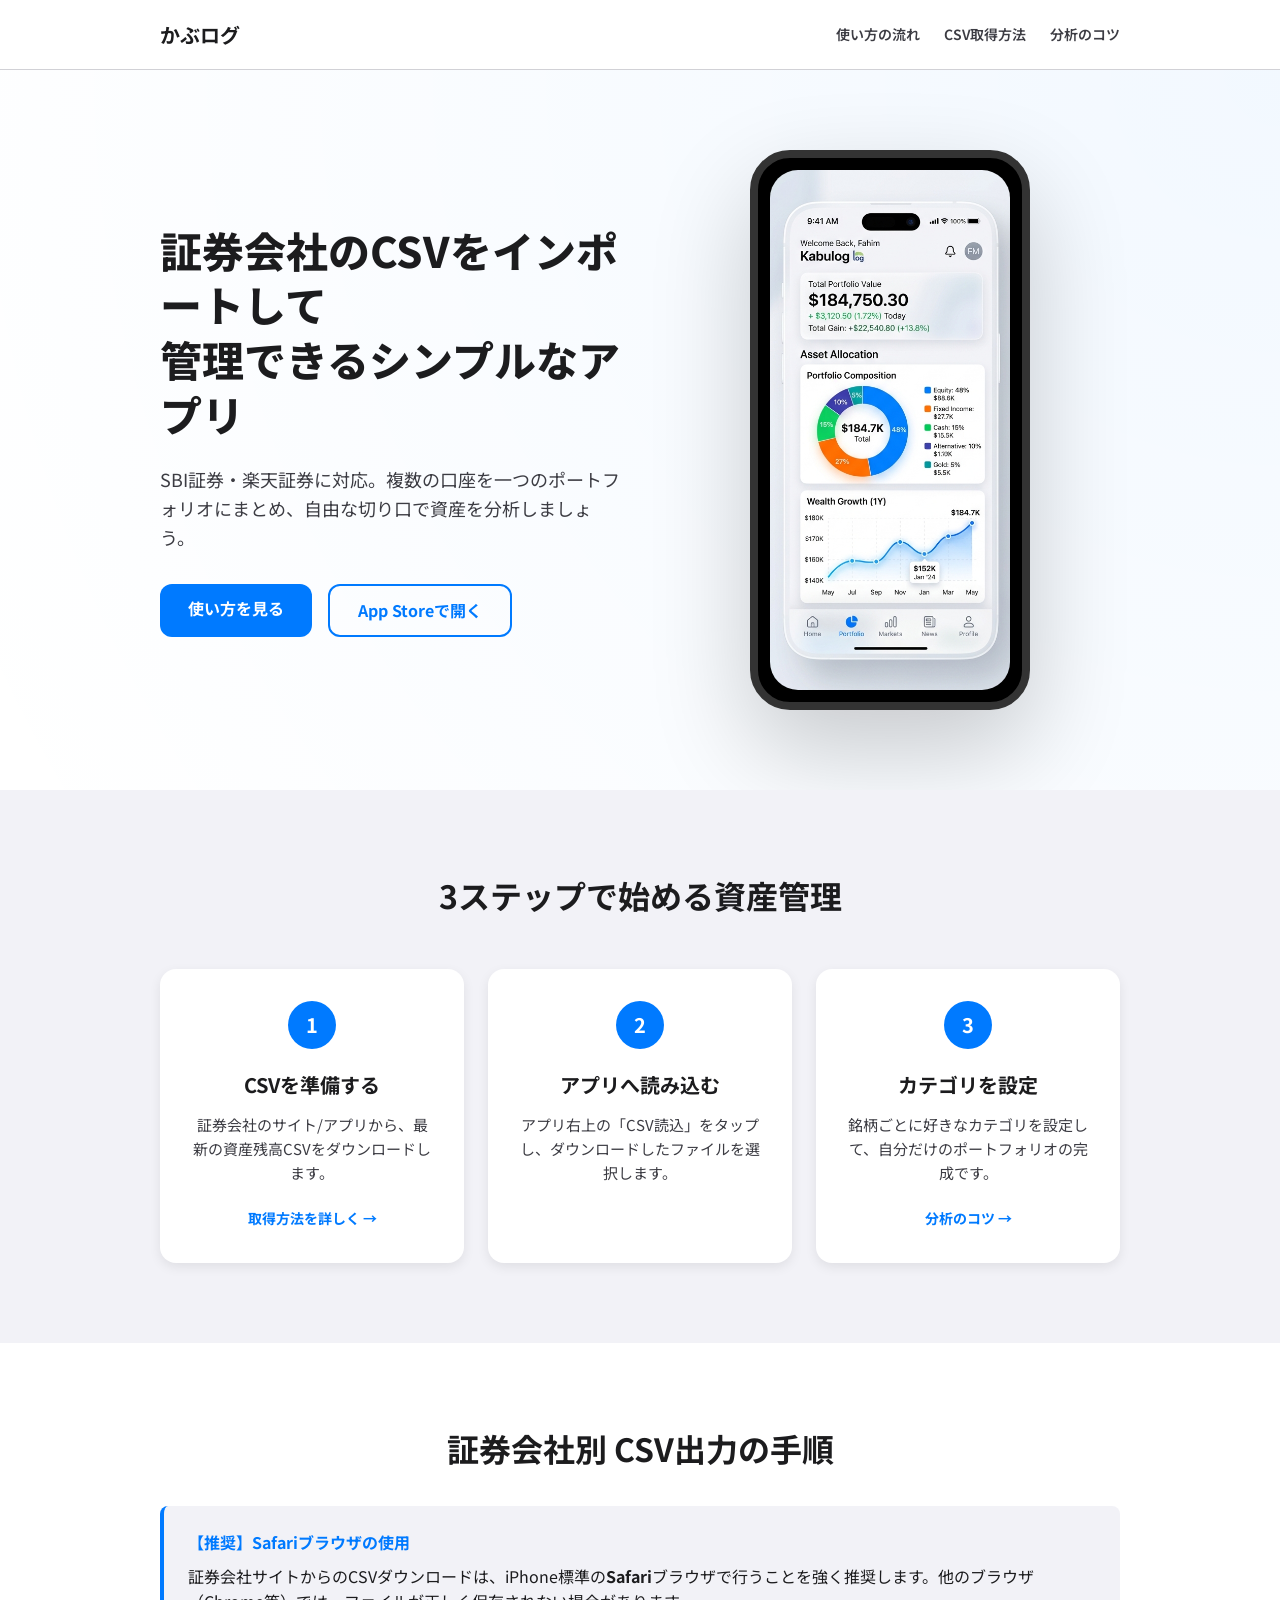
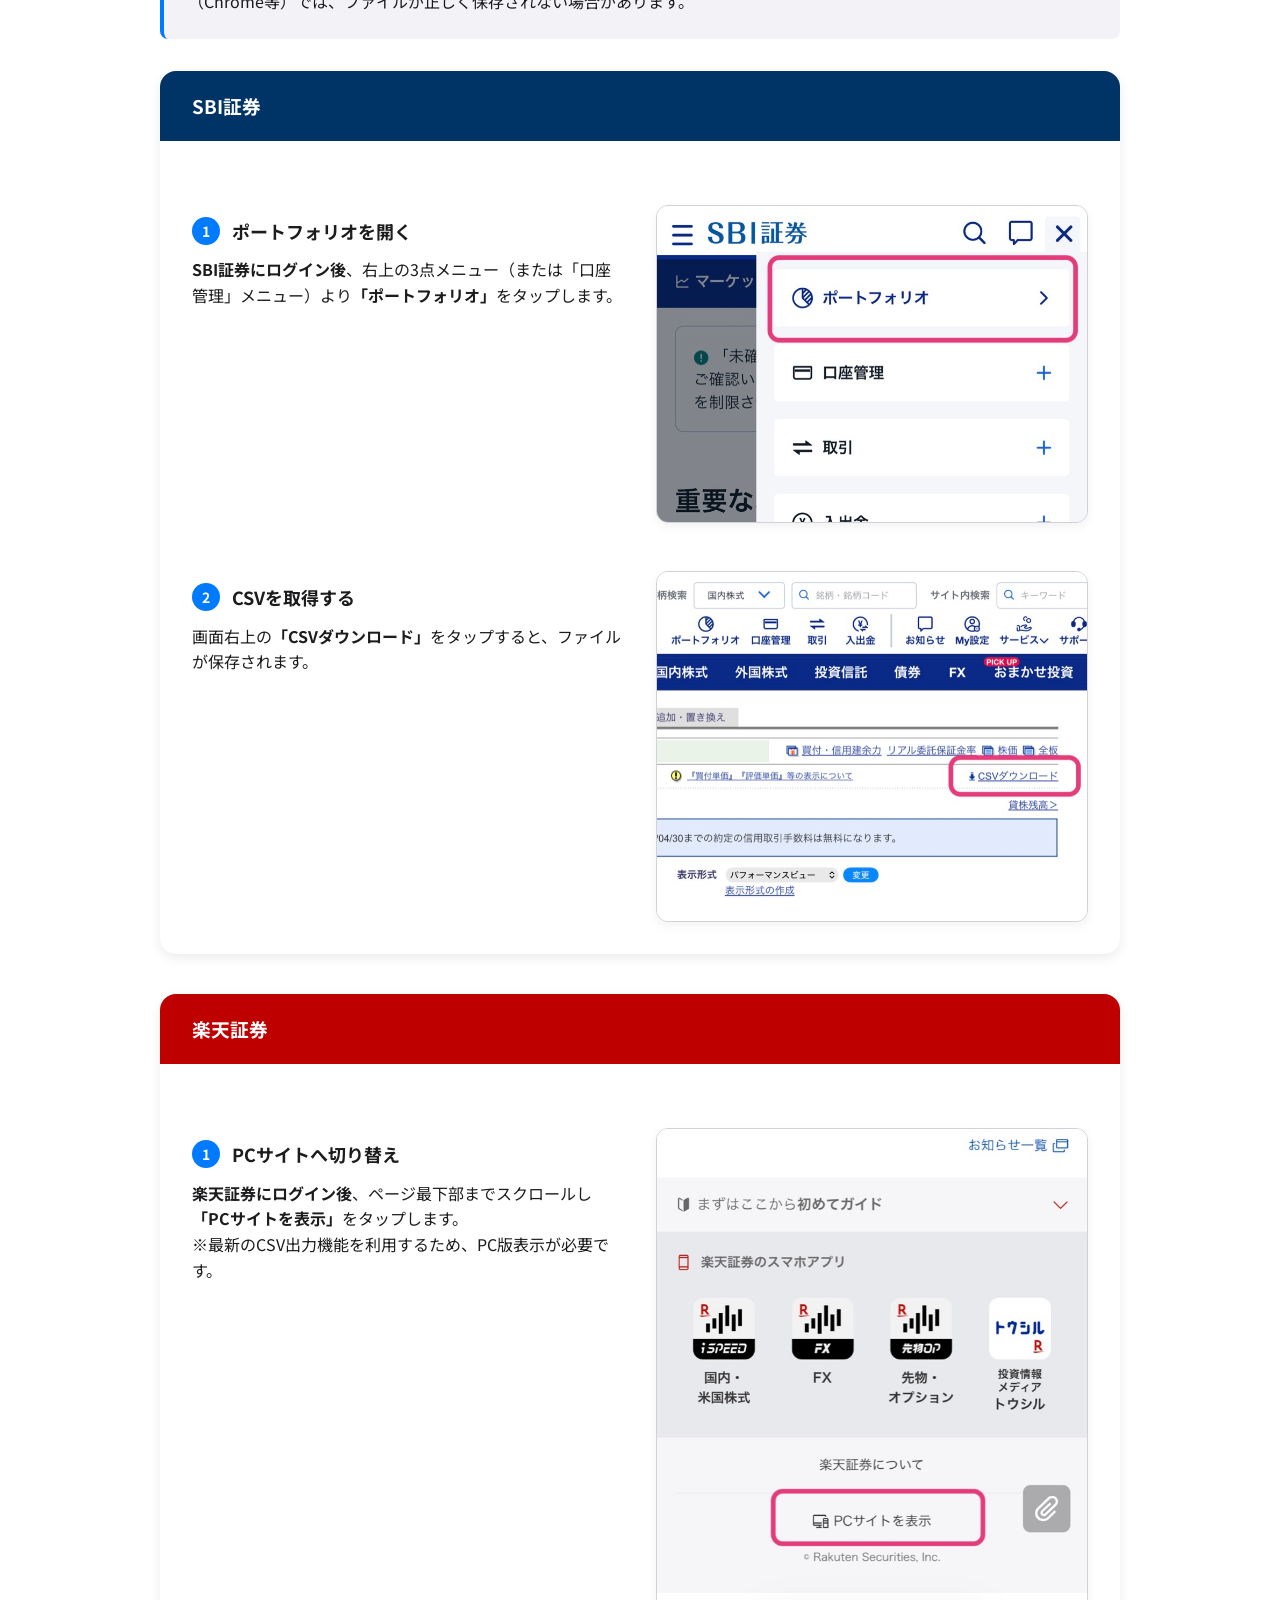
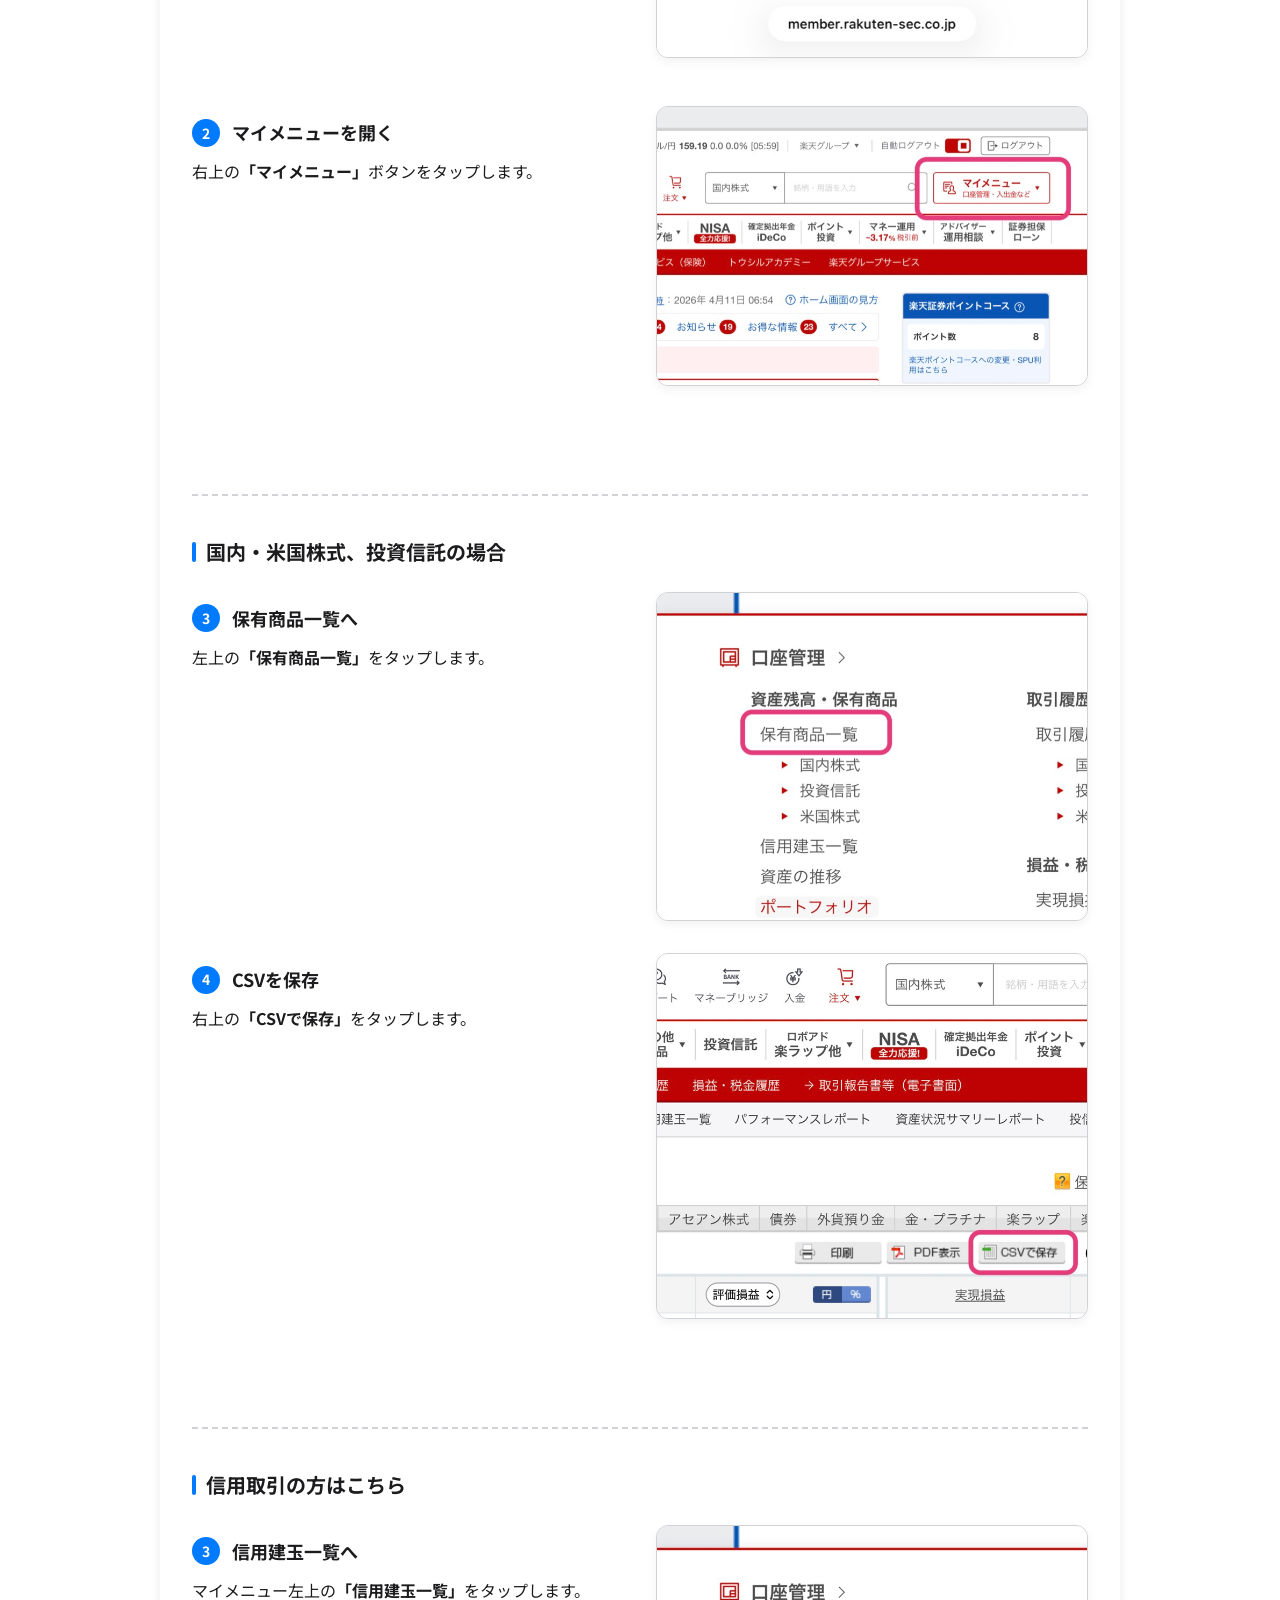
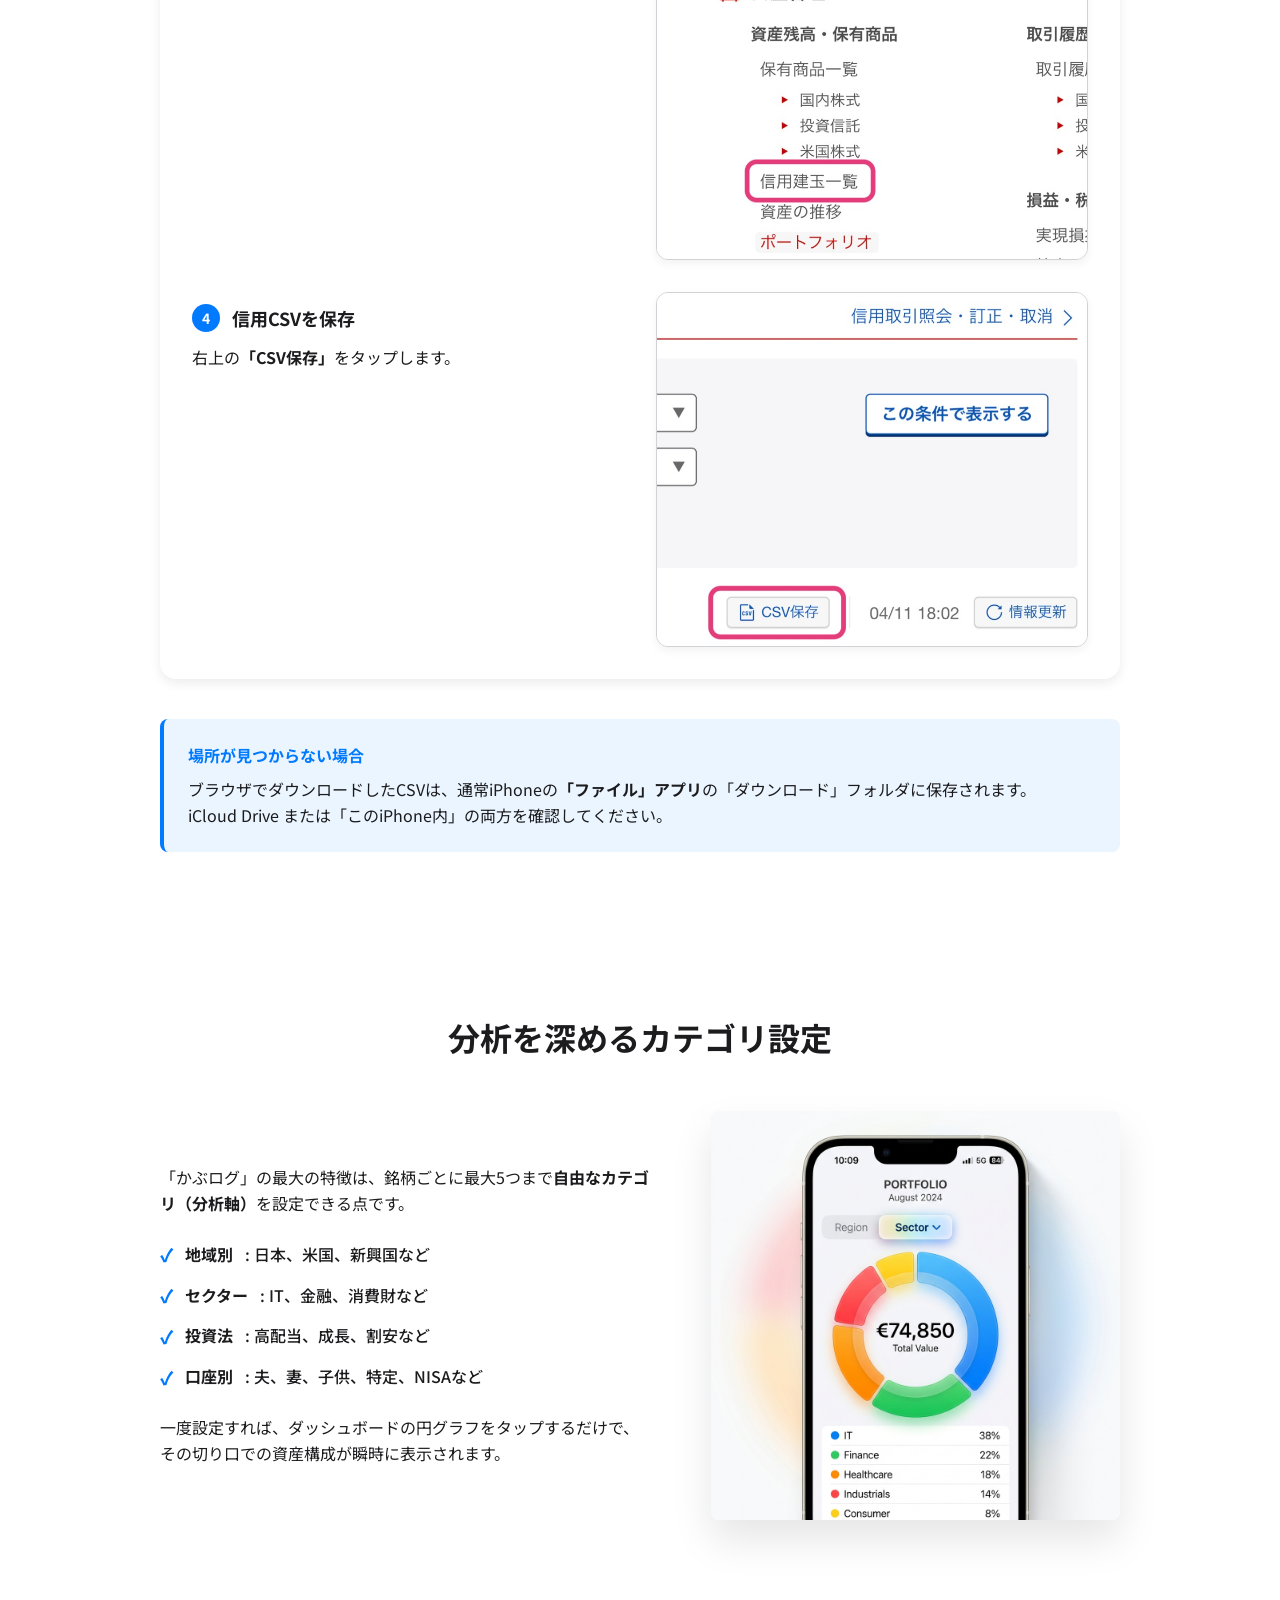
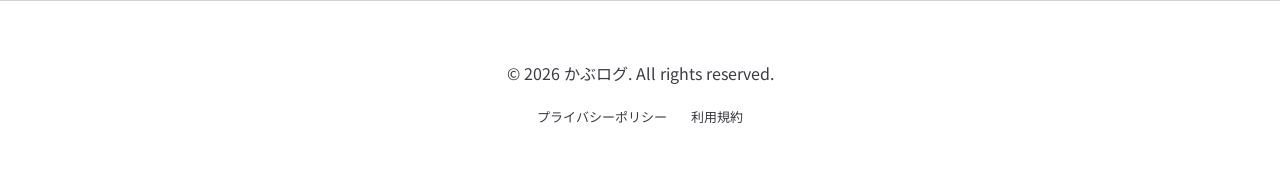
==== commit fdb914a4: "docs(kabulog): add Safari usage recommendation to brokerage guide" ====
--- a/kabulog/guide.html
+++ b/kabulog/guide.html
@@ -73,6 +73,11 @@
     <section id="brokerage" class="brokerage-section">
         <div class="container">
             <h2 class="section-title">証券会社別 CSV出力の手順</h2>
+
+            <div class="tip-box" style="margin-top: -16px; margin-bottom: 32px; background-color: #f2f2f7; border-left-color: var(--primary);">
+                <h4>【推奨】Safariブラウザの使用</h4>
+                <p>証券会社サイトからのCSVダウンロードは、iPhone標準の<strong>Safari</strong>ブラウザで行うことを強く推奨します。他のブラウザ（Chrome等）では、ファイルが正しく保存されない場合があります。</p>
+            </div>
             
             <div class="broker-card">
                 <div class="broker-header sbi">
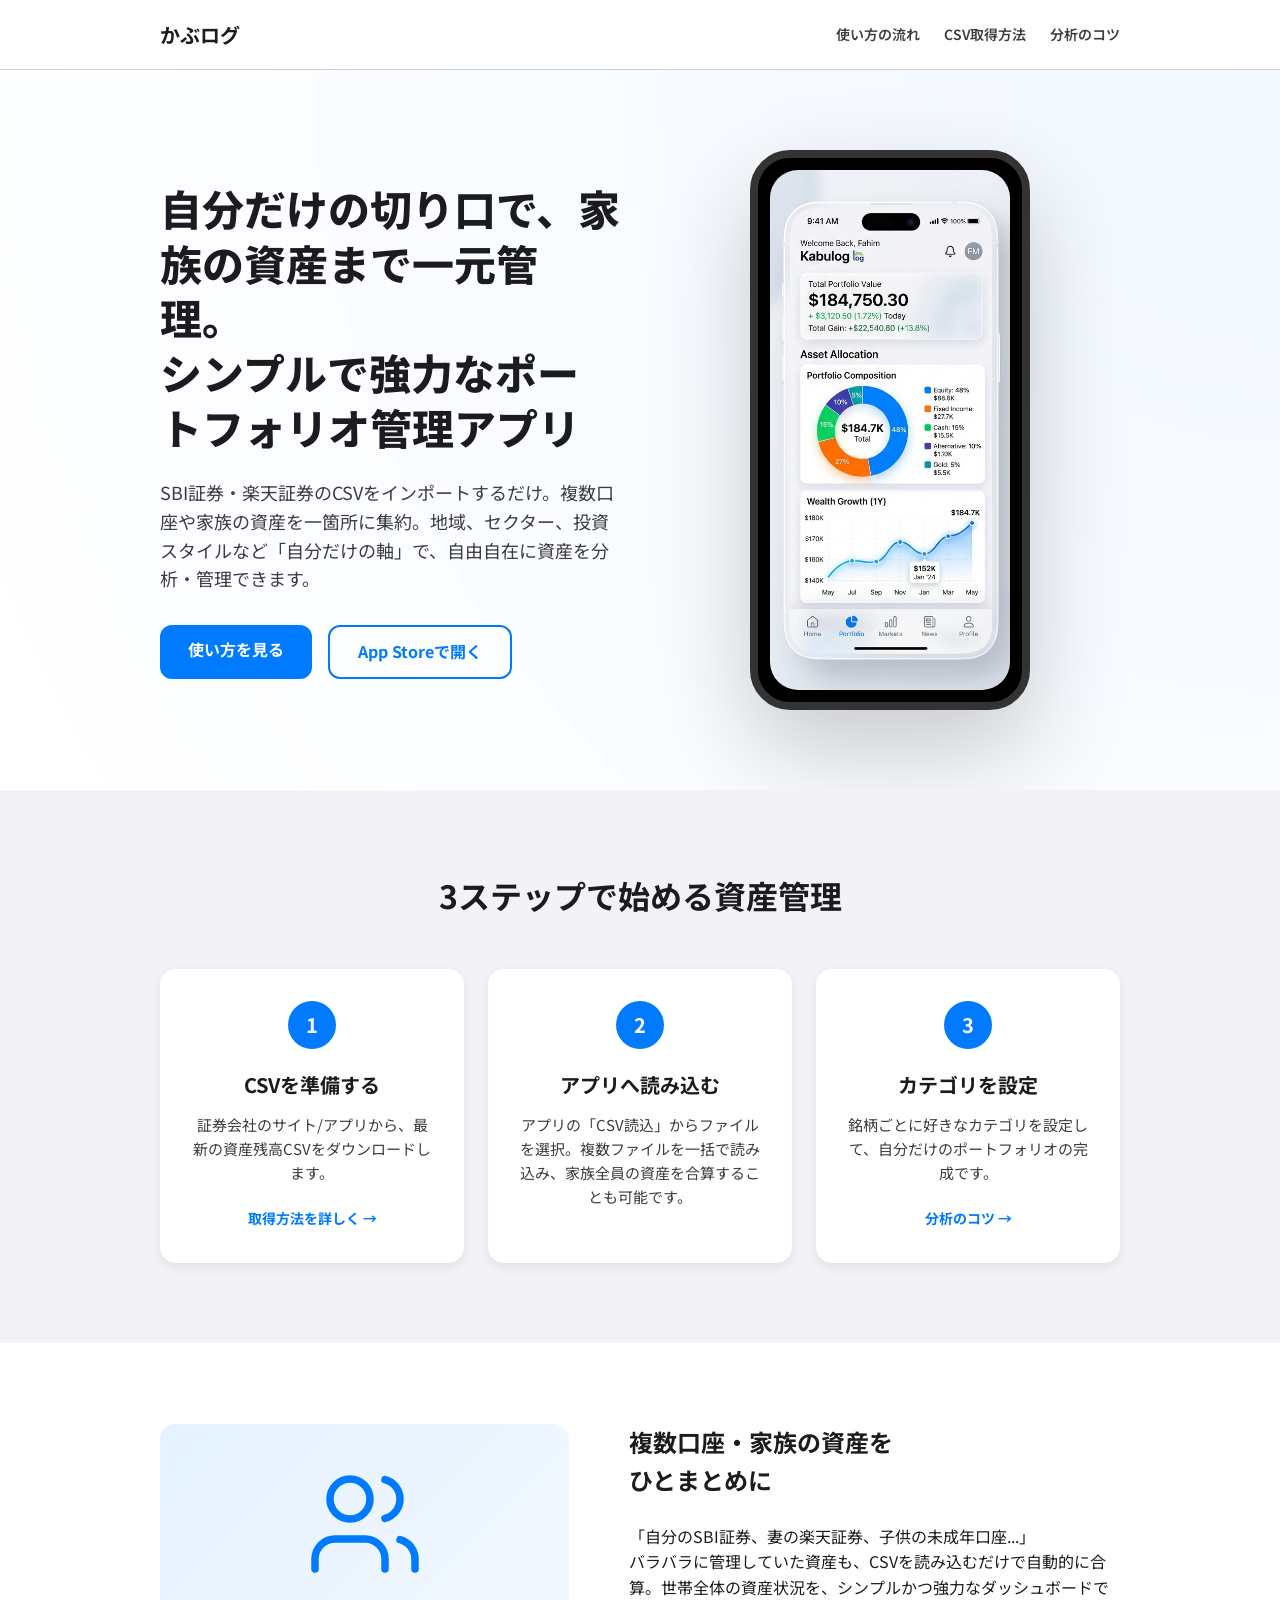
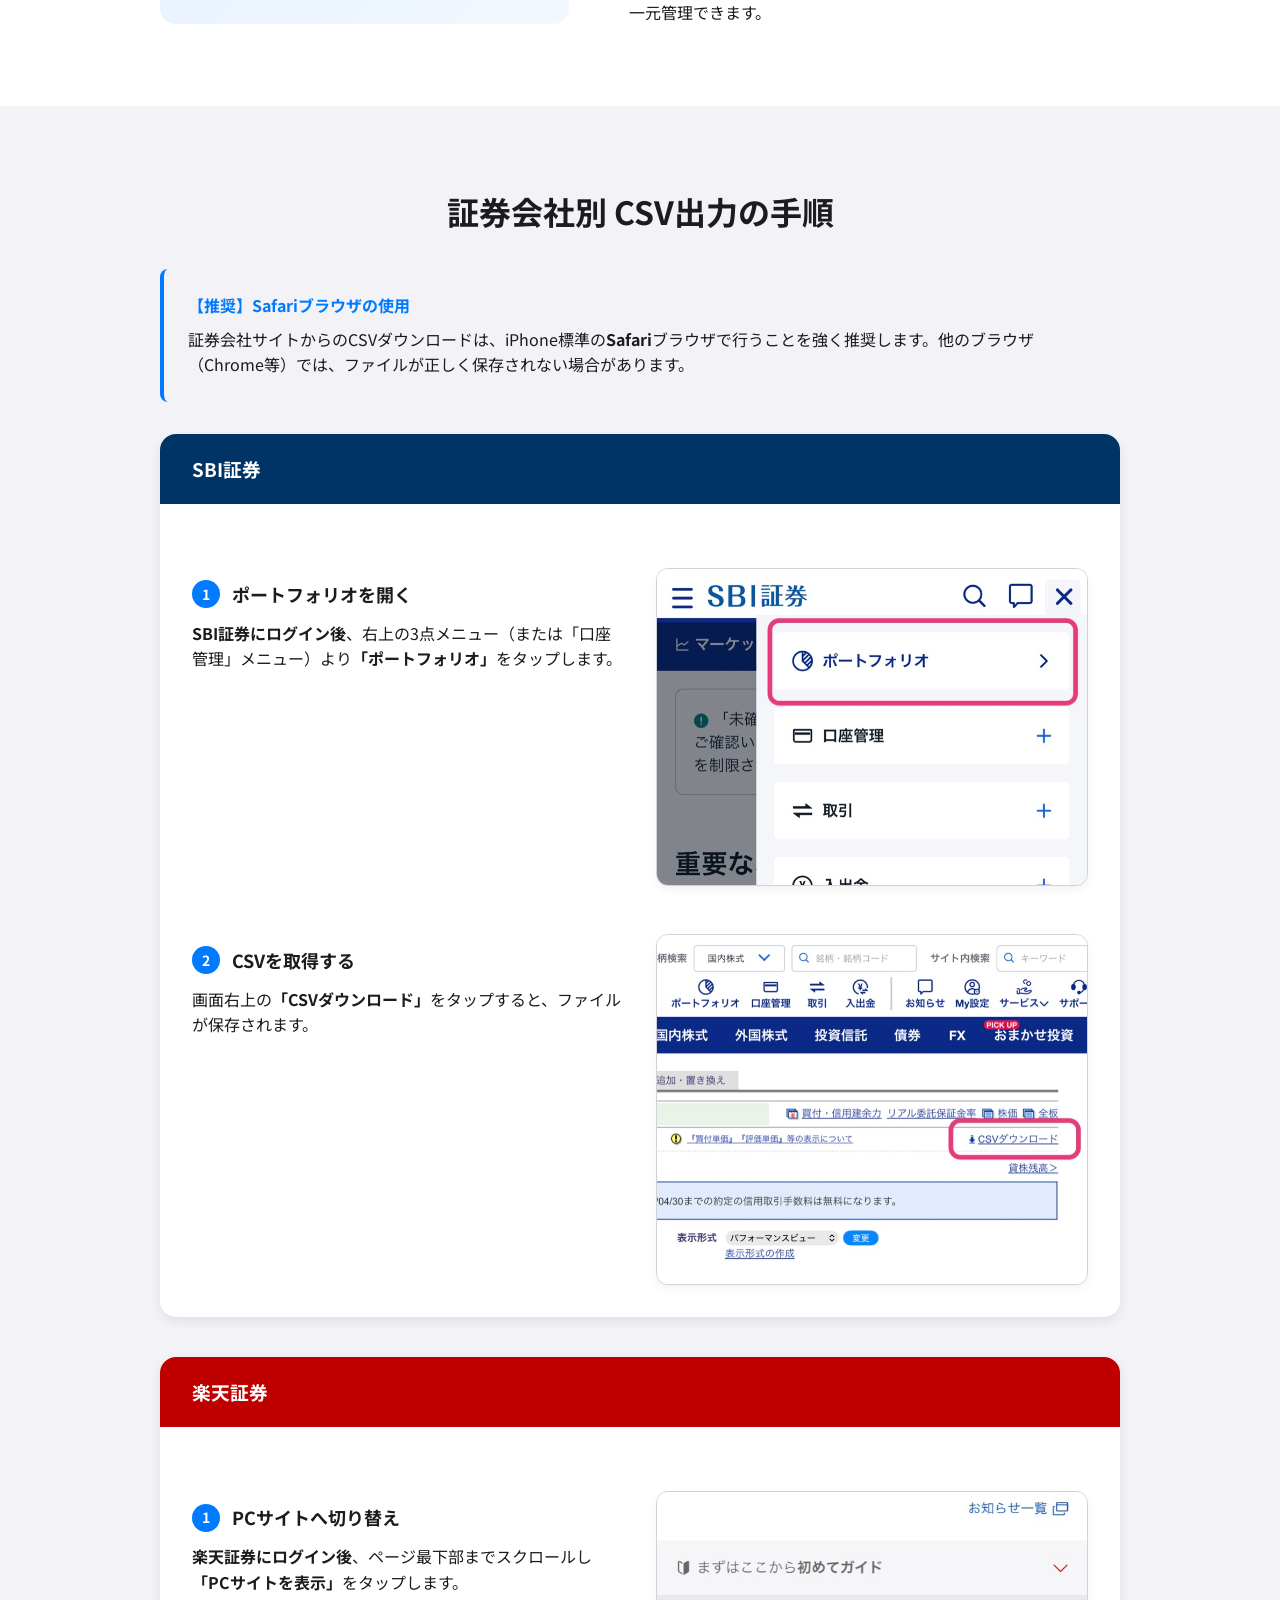
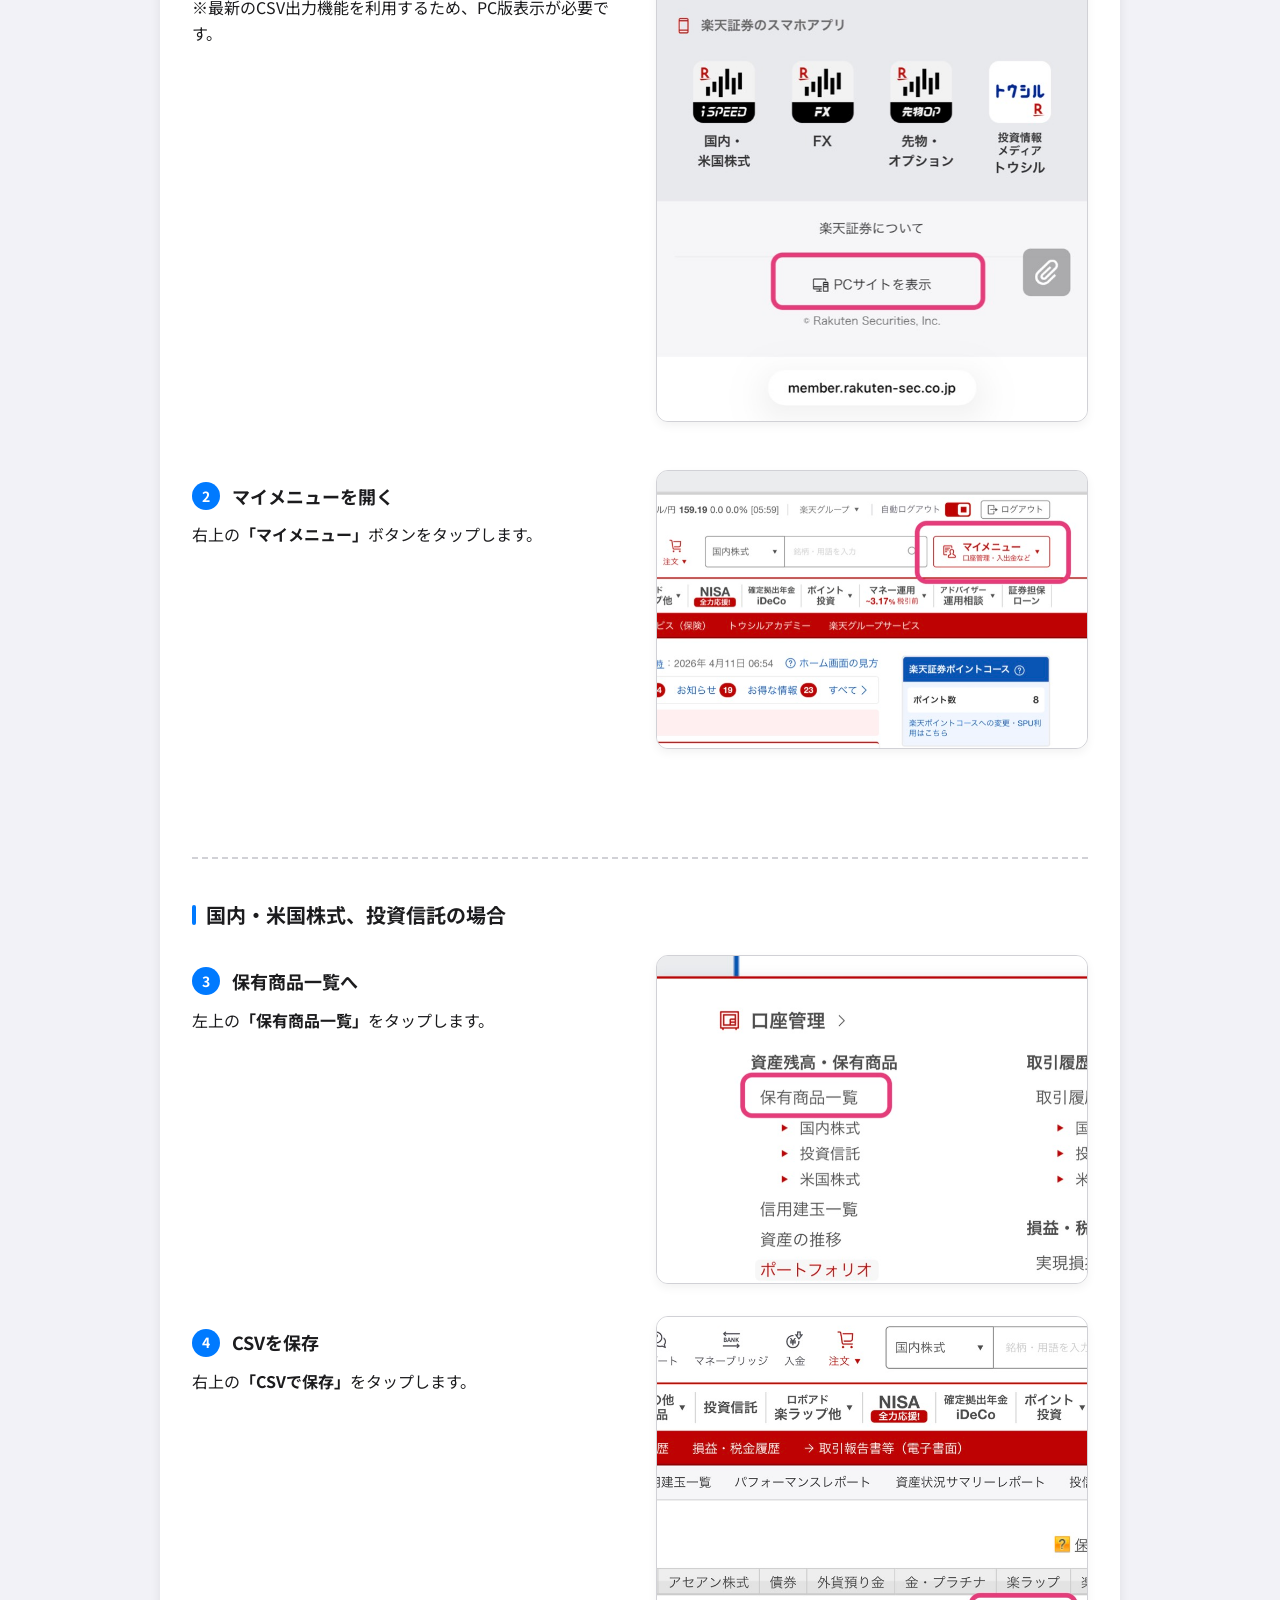
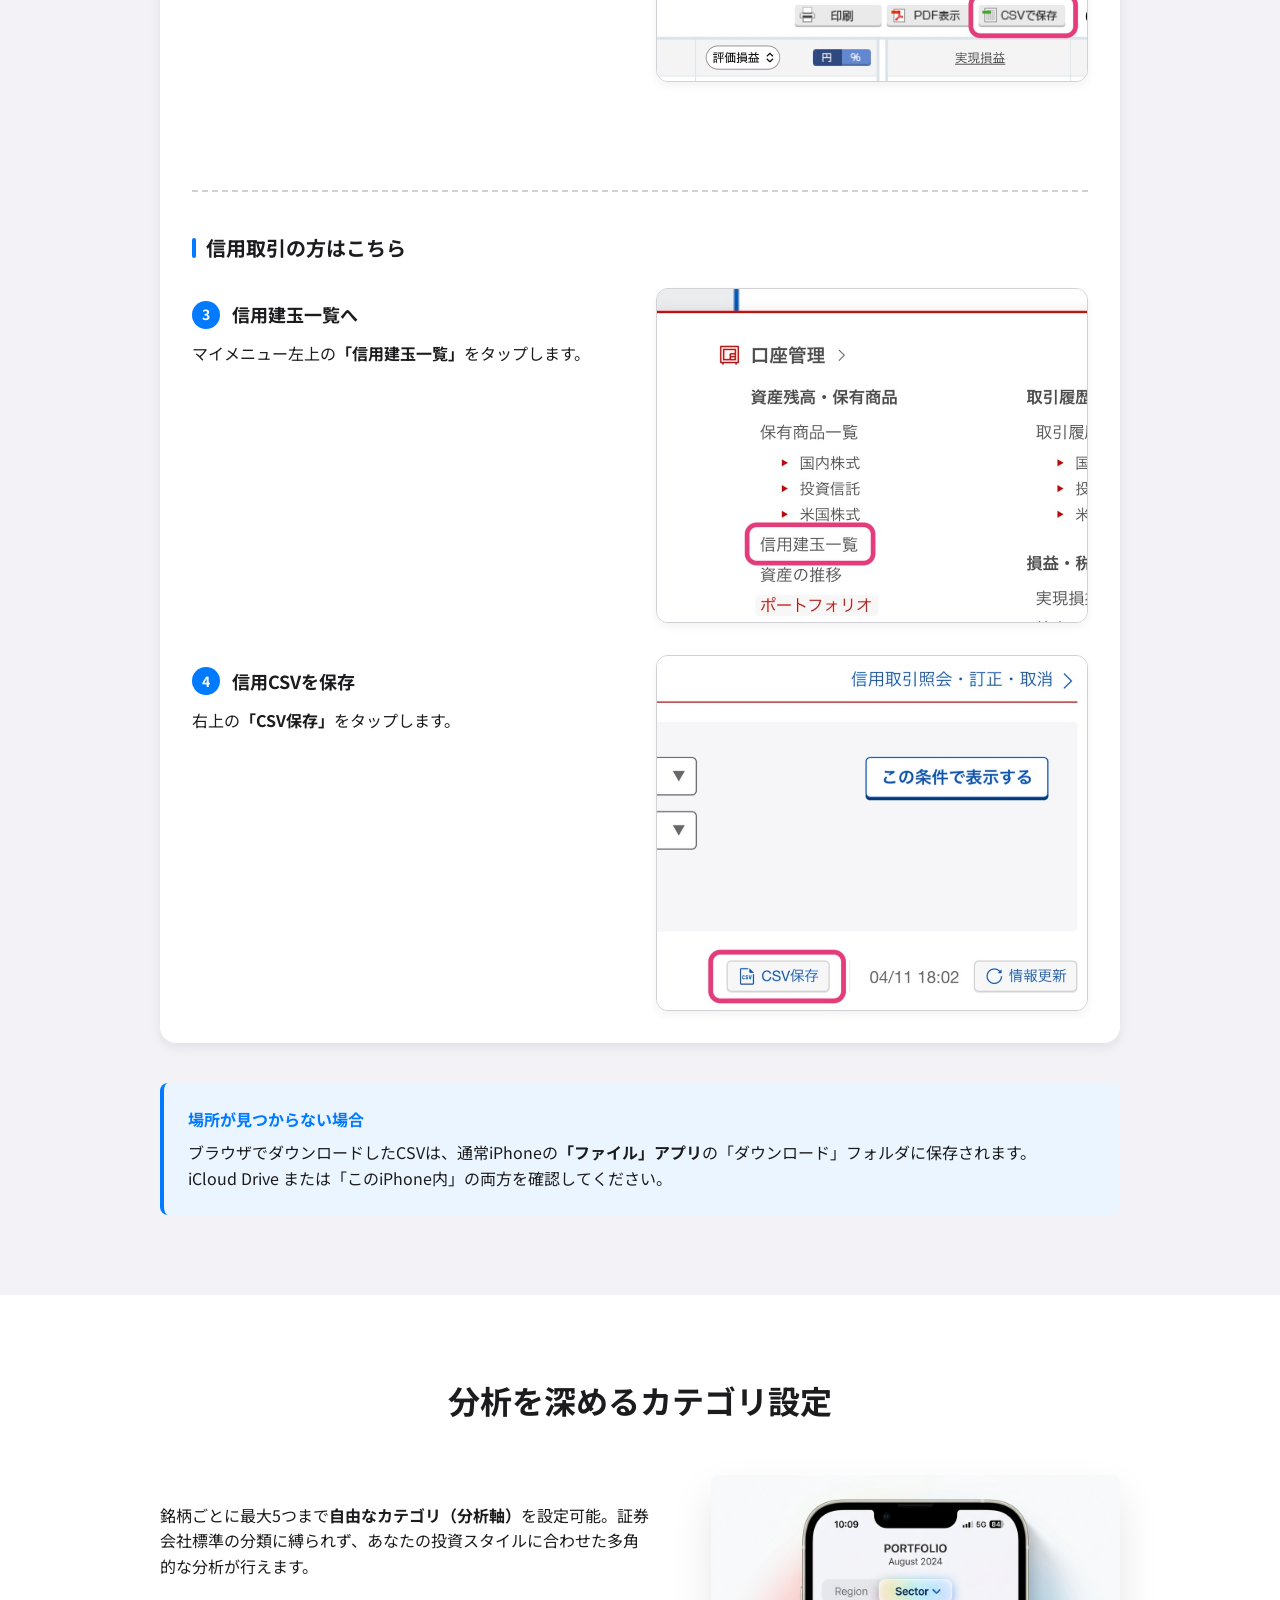
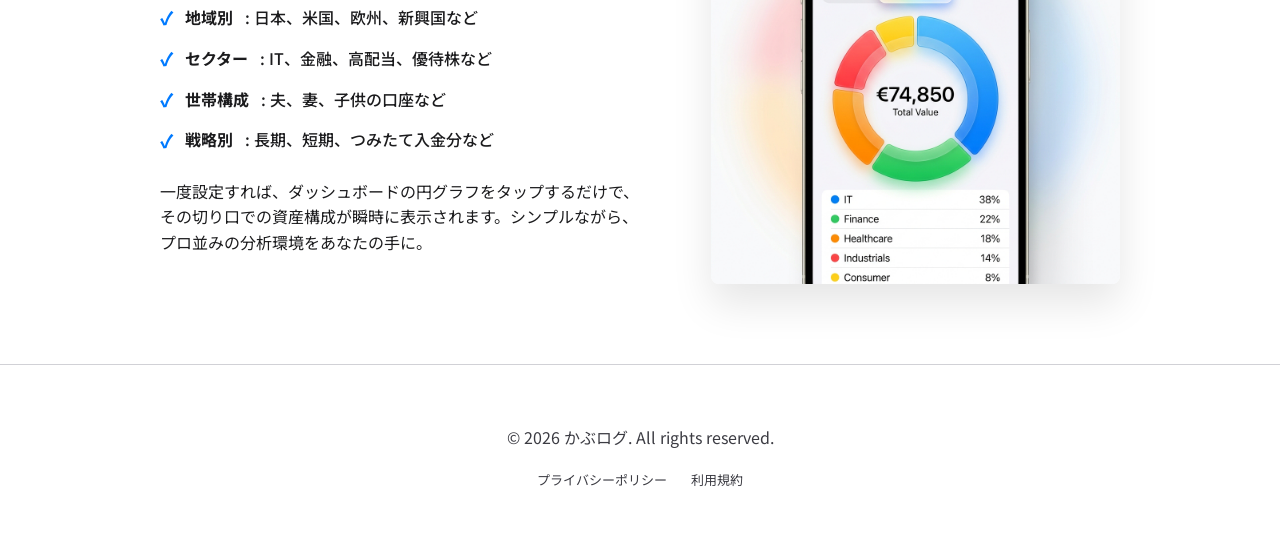
==== commit 74ede814: "feat: 入庫ガイドの文言修正およびモバイル向けレイアウト調整" ====
--- a/kabulog/guide.html
+++ b/kabulog/guide.html
@@ -1,14 +1,18 @@
 <!DOCTYPE html>
 <html lang="ja">
+
 <head>
     <meta charset="UTF-8">
     <meta name="viewport" content="width=device-width, initial-scale=1.0">
     <title>かぶログ | 使い方ガイド 兼 ランディングページ</title>
     <link rel="preconnect" href="https://fonts.googleapis.com">
     <link rel="preconnect" href="https://fonts.gstatic.com" crossorigin>
-    <link href="https://fonts.googleapis.com/css2?family=Inter:wght@400;600;700&family=Noto+Sans+JP:wght@400;500;700&display=swap" rel="stylesheet">
+    <link
+        href="https://fonts.googleapis.com/css2?family=Inter:wght@400;600;700&family=Noto+Sans+JP:wght@400;500;700&display=swap"
+        rel="stylesheet">
     <link rel="stylesheet" href="assets/guide.css">
 </head>
+
 <body>
     <header class="header">
         <div class="container">
@@ -27,18 +31,20 @@
     <section class="hero">
         <div class="container">
             <div class="hero-content">
-                <h1>証券会社のCSVをインポートして<br>管理できるシンプルなアプリ</h1>
-                <p>SBI証券・楽天証券に対応。複数の口座を一つのポートフォリオにまとめ、自由な切り口で資産を分析しましょう。</p>
+                <h1>自分だけの切り口で、家族の資産まで一元管理。<br>シンプルで強力なポートフォリオ管理アプリ</h1>
+                <p>SBI証券・楽天証券のCSVをインポートするだけ。複数口座や家族の資産を一箇所に集約。地域、セクター、投資スタイルなど「自分だけの軸」で、自由自在に資産を分析・管理できます。</p>
                 <div class="hero-actions">
                     <a href="#steps" class="btn btn-primary">使い方を見る</a>
-                    <a href="https://apps.apple.com/jp/app/%E3%81%8B%E3%81%B6%E3%83%AD%E3%82%B0/id6503947477" class="btn btn-outline" target="_blank">App Storeで開く</a>
+                    <a href="https://apps.apple.com/jp/app/%E3%81%8B%E3%81%B6%E3%83%AD%E3%82%B0/id6503947477"
+                        class="btn btn-outline" target="_blank">App Storeで開く</a>
                 </div>
             </div>
             <div class="hero-image">
                 <div class="mockup-frame">
                     <!-- ここにアプリのスクリーンショットを配置 -->
                     <div class="mockup-placeholder">
-                        <img src="assets/hero-mockup.png" alt="App Mockup" onerror="this.src='https://via.placeholder.com/300x600?text=App+Screenshot'">
+                        <img src="assets/hero-mockup.png" alt="App Mockup"
+                            onerror="this.src='https://via.placeholder.com/300x600?text=App+Screenshot'">
                     </div>
                 </div>
             </div>
@@ -58,7 +64,7 @@
                 <div class="step-card">
                     <div class="step-number">2</div>
                     <h3>アプリへ読み込む</h3>
-                    <p>アプリ右上の「CSV読込」をタップし、ダウンロードしたファイルを選択します。</p>
+                    <p>アプリの「CSV読込」からファイルを選択。複数ファイルを一括で読み込み、家族全員の資産を合算することも可能です。</p>
                 </div>
                 <div class="step-card">
                     <div class="step-number">3</div>
@@ -70,15 +76,39 @@
         </div>
     </section>
 
+    <section id="consolidation" class="consolidation-section" style="background: white;">
+        <div class="container">
+            <div class="consolidation-grid">
+                <div class="consolidation-visual">
+                    <!-- 複数の口座が一つに集まるイメージのアイコン -->
+                    <svg width="120" height="120" viewBox="0 0 24 24" fill="none" stroke="var(--primary)"
+                        stroke-width="1.5" stroke-linecap="round" stroke-linejoin="round">
+                        <path d="M16 21v-2a4 4 0 0 0-4-4H6a4 4 0 0 0-4 4v2"></path>
+                        <circle cx="9" cy="7" r="4"></circle>
+                        <path d="M22 21v-2a4 4 0 0 0-3-3.87"></path>
+                        <path d="M16 3.13a4 4 0 0 1 0 7.75"></path>
+                    </svg>
+                </div>
+                <div class="consolidation-text">
+                    <h2 style="text-align: left; margin-bottom: 24px;">複数口座・家族の資産を<br>ひとまとめに</h2>
+                    <p>「自分のSBI証券、妻の楽天証券、子供の未成年口座...」<br>
+                        バラバラに管理していた資産も、CSVを読み込むだけで自動的に合算。世帯全体の資産状況を、シンプルかつ強力なダッシュボードで一元管理できます。</p>
+                </div>
+            </div>
+        </div>
+    </section>
+
     <section id="brokerage" class="brokerage-section">
         <div class="container">
             <h2 class="section-title">証券会社別 CSV出力の手順</h2>
 
-            <div class="tip-box" style="margin-top: -16px; margin-bottom: 32px; background-color: #f2f2f7; border-left-color: var(--primary);">
+            <div class="tip-box"
+                style="margin-top: -16px; margin-bottom: 32px; background-color: #f2f2f7; border-left-color: var(--primary);">
                 <h4>【推奨】Safariブラウザの使用</h4>
-                <p>証券会社サイトからのCSVダウンロードは、iPhone標準の<strong>Safari</strong>ブラウザで行うことを強く推奨します。他のブラウザ（Chrome等）では、ファイルが正しく保存されない場合があります。</p>
-            </div>
-            
+                <p>証券会社サイトからのCSVダウンロードは、iPhone標準の<strong>Safari</strong>ブラウザで行うことを強く推奨します。他のブラウザ（Chrome等）では、ファイルが正しく保存されない場合があります。
+                </p>
+            </div>
+
             <div class="broker-card">
                 <div class="broker-header sbi">
                     <h3>SBI証券</h3>
@@ -88,7 +118,8 @@
                         <div class="guide-step">
                             <div class="guide-step-content">
                                 <h4><span class="guide-step-badge">1</span> ポートフォリオを開く</h4>
-                                <p><strong>SBI証券にログイン後</strong>、右上の3点メニュー（または「口座管理」メニュー）より<strong>「ポートフォリオ」</strong>をタップします。</p>
+                                <p><strong>SBI証券にログイン後</strong>、右上の3点メニュー（または「口座管理」メニュー）より<strong>「ポートフォリオ」</strong>をタップします。
+                                </p>
                             </div>
                             <div class="guide-step-image">
                                 <img src="assets/img/sbi_01.jpg" alt="SBI Step 1">
@@ -181,11 +212,11 @@
                     </div>
                 </div>
             </div>
-            
+
             <div class="tip-box">
                 <h4>場所が見つからない場合</h4>
                 <p>ブラウザでダウンロードしたCSVは、通常iPhoneの<strong>「ファイル」アプリ</strong>の「ダウンロード」フォルダに保存されます。<br>
-                iCloud Drive または「このiPhone内」の両方を確認してください。</p>
+                    iCloud Drive または「このiPhone内」の両方を確認してください。</p>
             </div>
         </div>
     </section>
@@ -195,18 +226,19 @@
             <h2 class="section-title">分析を深めるカテゴリ設定</h2>
             <div class="analysis-grid">
                 <div class="analysis-text">
-                    <p>「かぶログ」の最大の特徴は、銘柄ごとに最大5つまで<strong>自由なカテゴリ（分析軸）</strong>を設定できる点です。</p>
+                    <p>銘柄ごとに最大5つまで<strong>自由なカテゴリ（分析軸）</strong>を設定可能。証券会社標準の分類に縛られず、あなたの投資スタイルに合わせた多角的な分析が行えます。</p>
                     <ul class="check-list">
-                        <li><strong>地域別</strong>: 日本、米国、新興国など</li>
-                        <li><strong>セクター</strong>: IT、金融、消費財など</li>
-                        <li><strong>投資法</strong>: 高配当、成長、割安など</li>
-                        <li><strong>口座別</strong>: 夫、妻、子供、特定、NISAなど</li>
+                        <li><strong>地域別</strong>: 日本、米国、欧州、新興国など</li>
+                        <li><strong>セクター</strong>: IT、金融、高配当、優待株など</li>
+                        <li><strong>世帯構成</strong>: 夫、妻、子供の口座など</li>
+                        <li><strong>戦略別</strong>: 長期、短期、つみたて入金分など</li>
                     </ul>
-                    <p>一度設定すれば、ダッシュボードの円グラフをタップするだけで、その切り口での資産構成が瞬時に表示されます。</p>
+                    <p>一度設定すれば、ダッシュボードの円グラフをタップするだけで、その切り口での資産構成が瞬時に表示されます。シンプルながら、プロ並みの分析環境をあなたの手に。</p>
                 </div>
                 <div class="analysis-image">
                     <div class="img-box shadow">
-                        <img src="assets/analysis-sample.png" alt="Analysis Example" onerror="this.src='https://via.placeholder.com/400x300?text=Category+Chart+Screen'">
+                        <img src="assets/analysis-sample.png" alt="Analysis Example"
+                            onerror="this.src='https://via.placeholder.com/400x300?text=Category+Chart+Screen'">
                     </div>
                 </div>
             </div>
@@ -223,4 +255,5 @@
         </div>
     </footer>
 </body>
-</html>
+
+</html>
--- a/kabulog/assets/guide.css
+++ b/kabulog/assets/guide.css
@@ -249,6 +249,10 @@
 }
 
 /* Brokerage Details */
+.brokerage-section {
+    background-color: var(--bg-secondary);
+}
+
 .broker-card {
     background: white;
     border-radius: var(--radius);
@@ -306,6 +310,23 @@
 
 .img-box.shadow {
     box-shadow: 0 20px 40px rgba(0, 0, 0, 0.1);
+}
+
+/* Consolidation Section */
+.consolidation-grid {
+    display: grid;
+    grid-template-columns: 1fr 1.2fr;
+    gap: 60px;
+    align-items: center;
+}
+
+.consolidation-visual {
+    background: linear-gradient(135deg, rgba(0, 122, 255, 0.1), rgba(0, 122, 255, 0.05));
+    border-radius: var(--radius);
+    padding: 40px;
+    display: flex;
+    justify-content: center;
+    align-items: center;
 }
 
 /* Detailed Guide Steps */
@@ -469,6 +490,9 @@
     .section-title { font-size: 24px; margin-bottom: 32px; }
     
     .steps-grid { grid-template-columns: 1fr; }
+    .consolidation-grid { grid-template-columns: 1fr; gap: 32px; text-align: center; }
+    .consolidation-grid .consolidation-text h2 { text-align: center; }
+    .consolidation-visual { padding: 20px; }
     .guide-step { grid-template-columns: 1fr; gap: 16px; }
     .guide-step:nth-child(even) .guide-step-image { order: 2; }
     .analysis-grid { grid-template-columns: 1fr; text-align: center; }
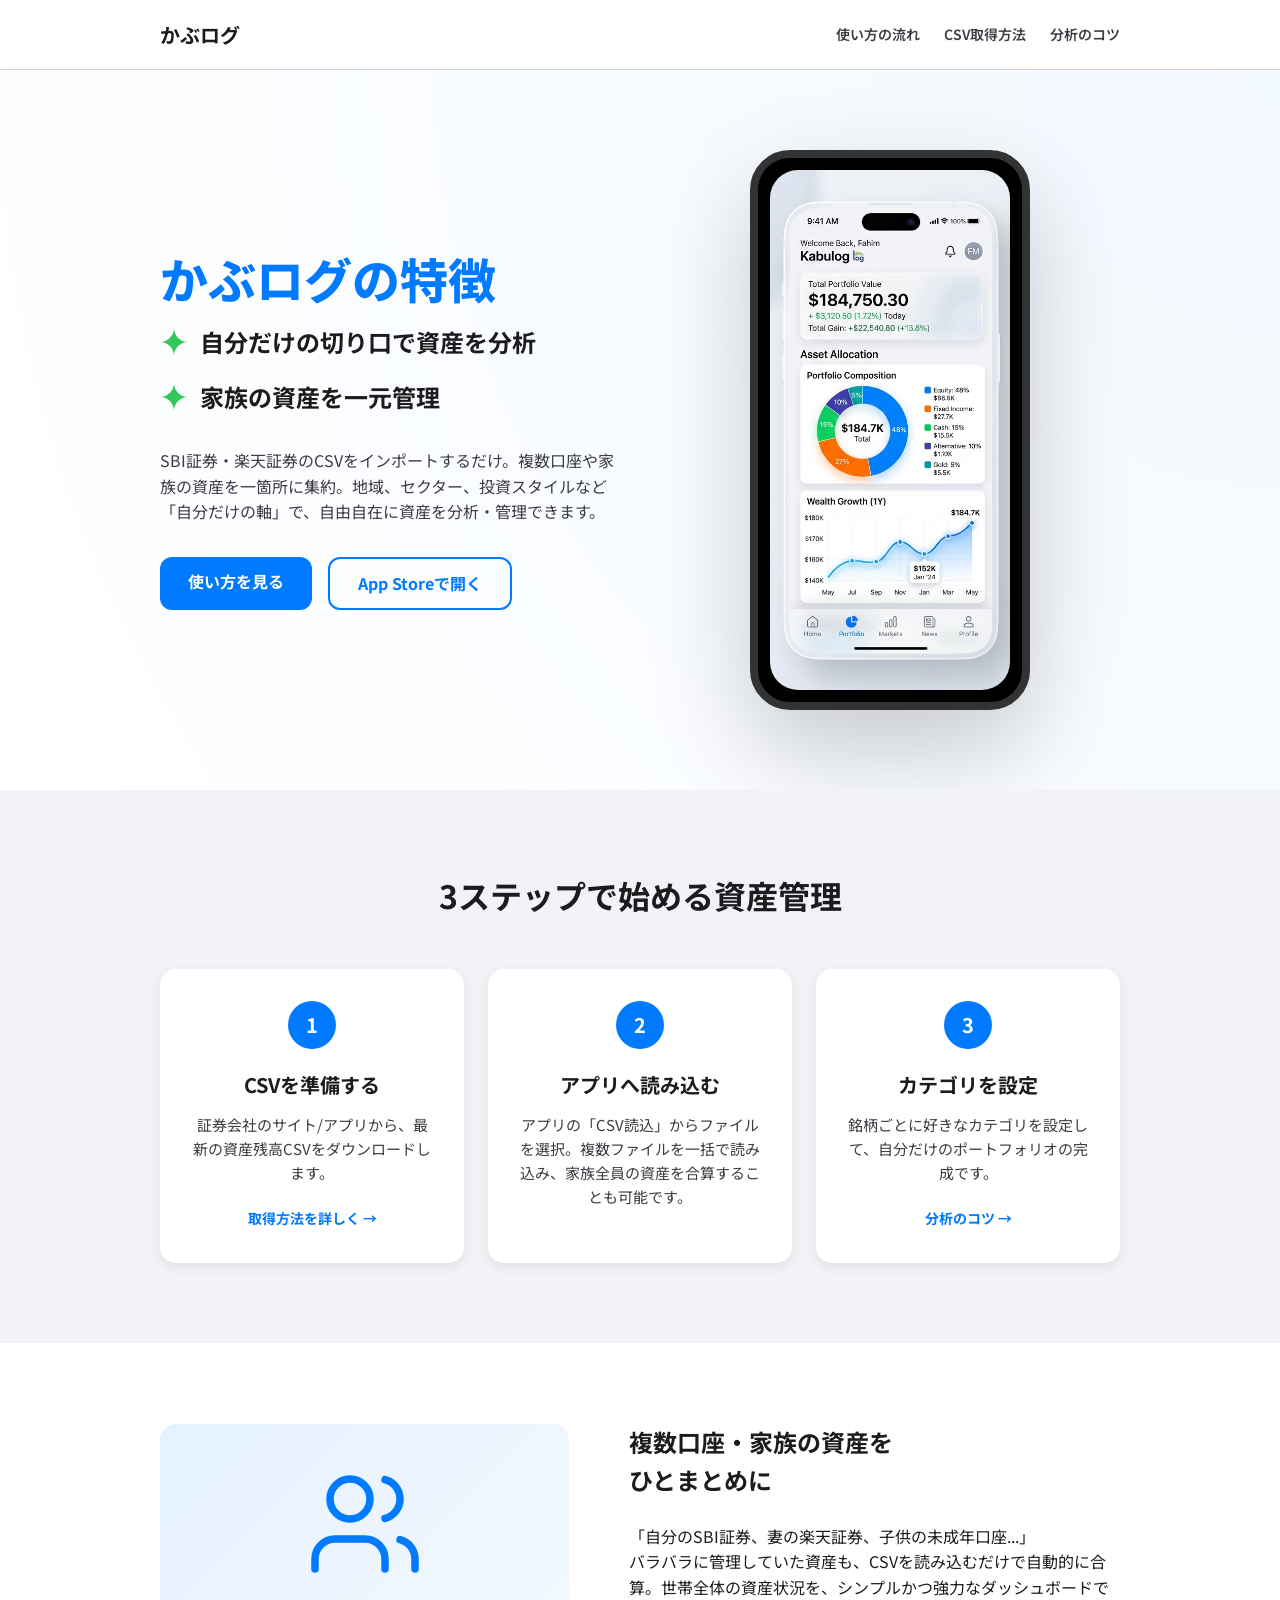
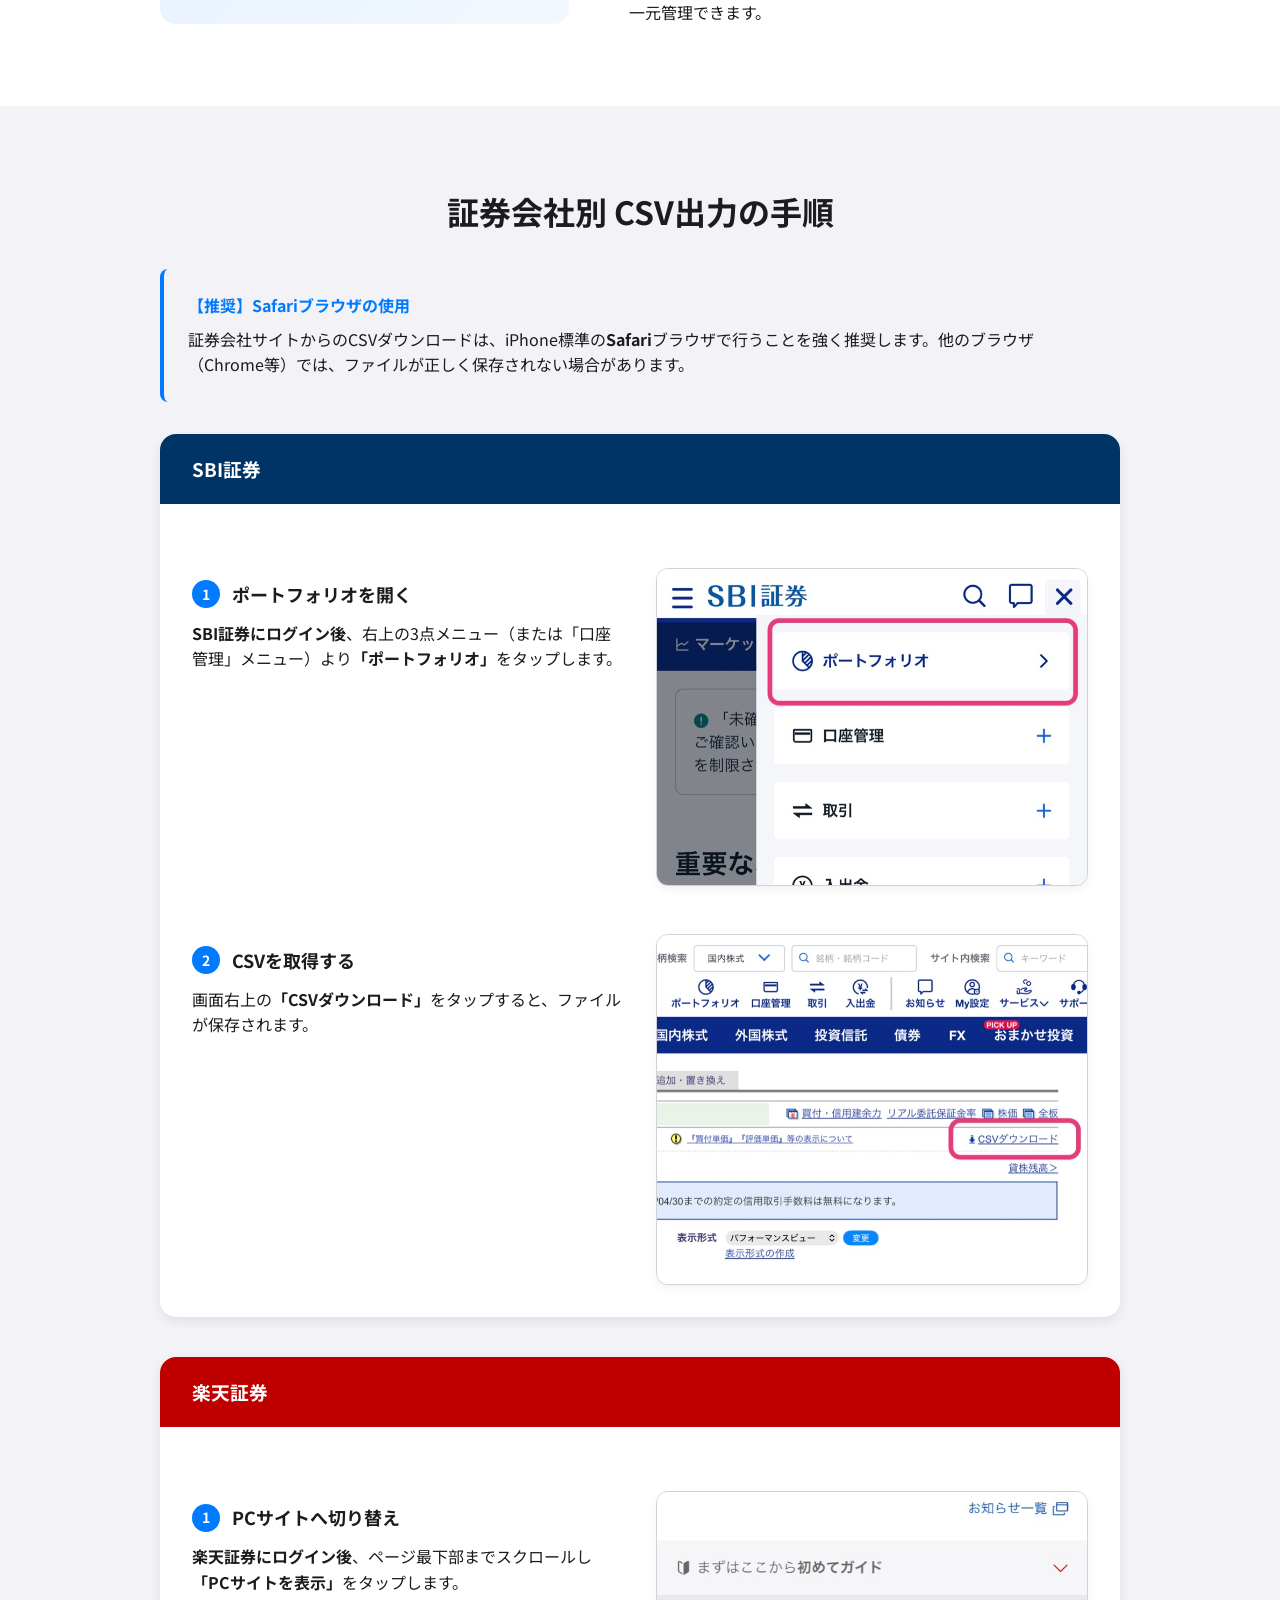
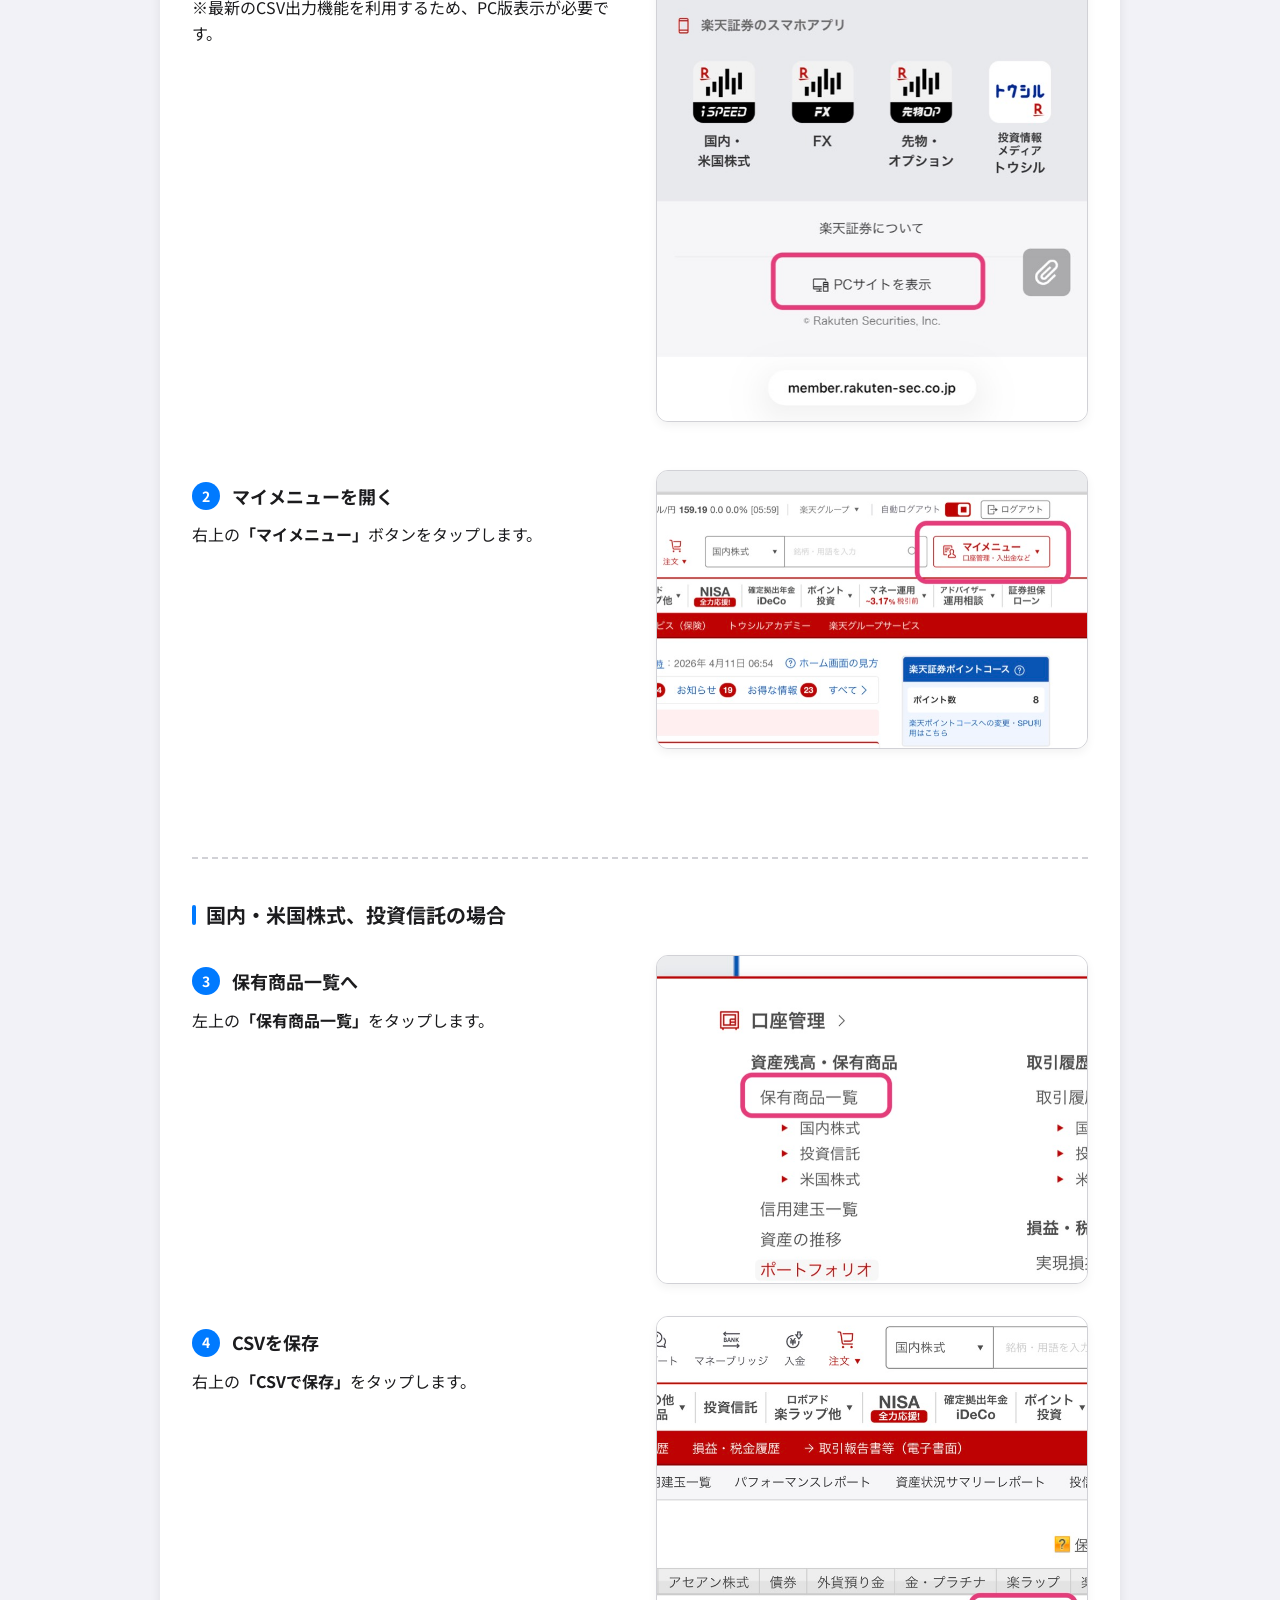
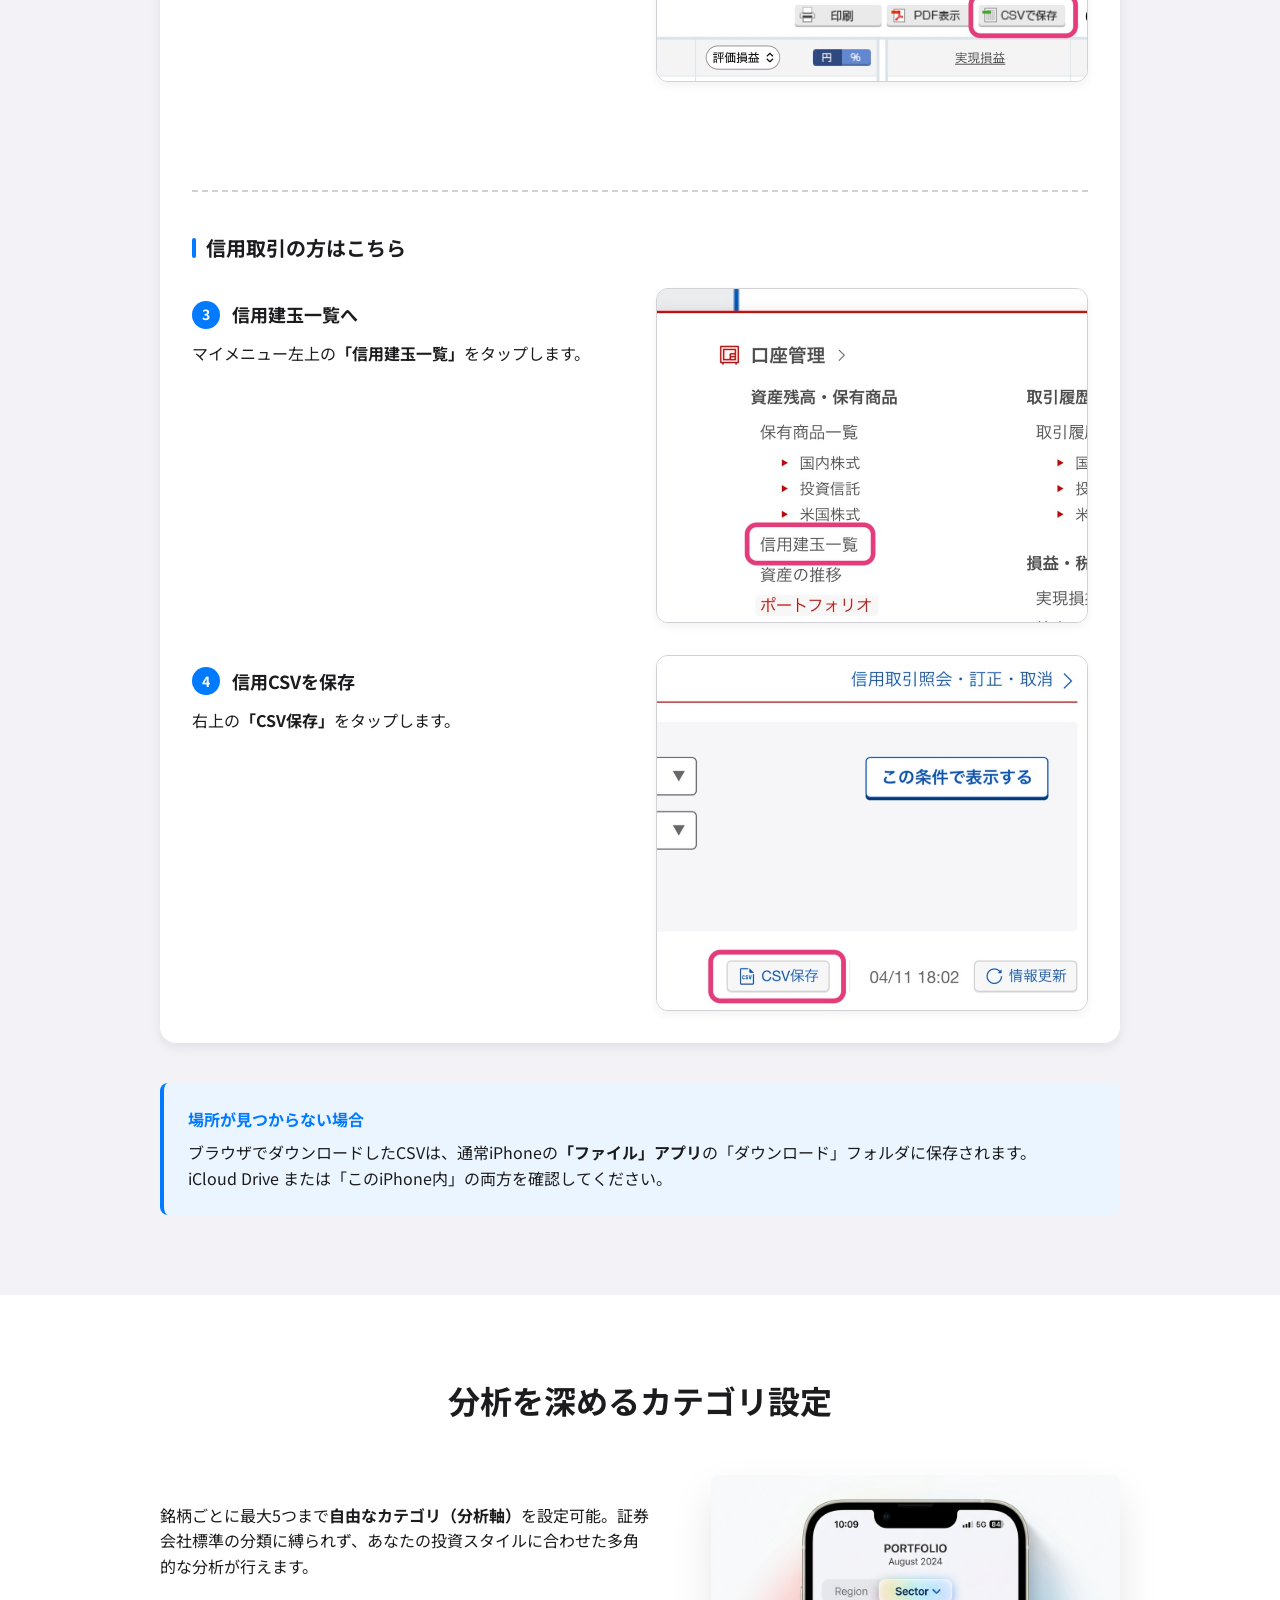
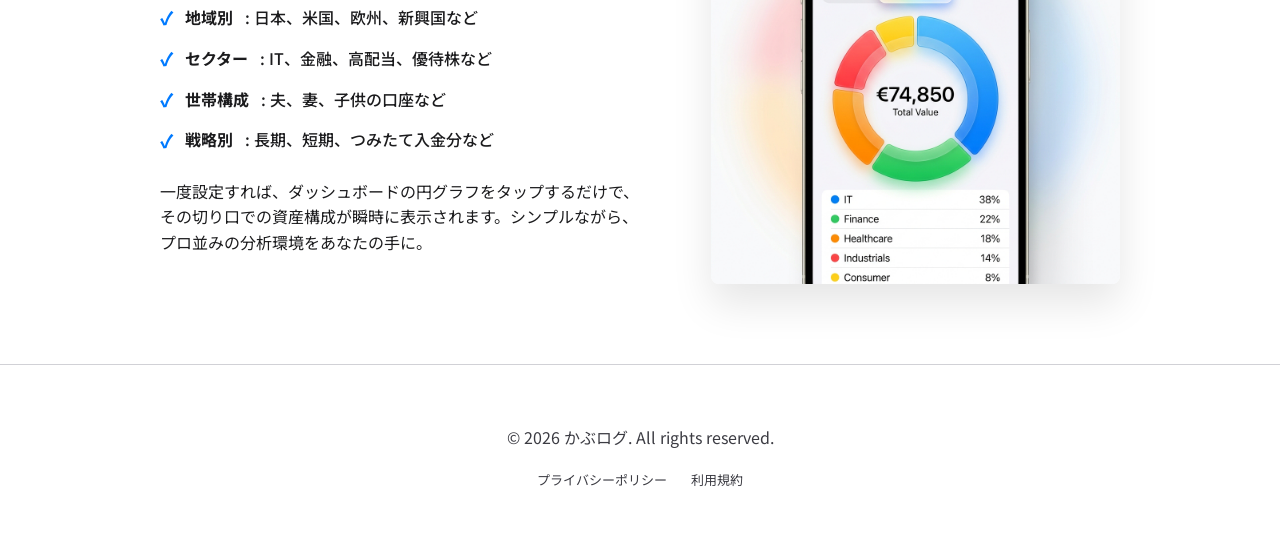
==== commit 2128c2b9: "Update brokerage guide branding and hero section phrasing" ====
--- a/kabulog/guide.html
+++ b/kabulog/guide.html
@@ -31,7 +31,17 @@
     <section class="hero">
         <div class="container">
             <div class="hero-content">
-                <h1>自分だけの切り口で、家族の資産まで一元管理。<br>シンプルで強力なポートフォリオ管理アプリ</h1>
+                <h1 class="hero-title">かぶログの特徴</h1>
+                <ul class="hero-feature-list">
+                    <li>
+                        <svg width="28" height="28" viewBox="0 0 24 24" fill="#34C759" xmlns="http://www.w3.org/2000/svg"><path d="M12 0C12 6.627 17.373 12 24 12C17.373 12 12 17.373 12 24C12 17.373 6.627 12 0 12C6.627 12 12 6.627 12 0Z"/></svg>
+                        自分だけの切り口で資産を分析
+                    </li>
+                    <li>
+                        <svg width="28" height="28" viewBox="0 0 24 24" fill="#34C759" xmlns="http://www.w3.org/2000/svg"><path d="M12 0C12 6.627 17.373 12 24 12C17.373 12 12 17.373 12 24C12 17.373 6.627 12 0 12C6.627 12 12 6.627 12 0Z"/></svg>
+                        家族の資産を一元管理
+                    </li>
+                </ul>
                 <p>SBI証券・楽天証券のCSVをインポートするだけ。複数口座や家族の資産を一箇所に集約。地域、セクター、投資スタイルなど「自分だけの軸」で、自由自在に資産を分析・管理できます。</p>
                 <div class="hero-actions">
                     <a href="#steps" class="btn btn-primary">使い方を見る</a>
--- a/kabulog/assets/guide.css
+++ b/kabulog/assets/guide.css
@@ -101,16 +101,40 @@
 }
 
 .hero h1 {
-    font-size: 42px;
-    line-height: 1.3;
-    margin-bottom: 24px;
+    font-size: 48px;
+    line-height: 1.2;
+    margin-bottom: 16px;
     font-weight: 800;
+    color: var(--primary);
+}
+
+.hero-feature-list {
+    list-style: none;
+    padding: 0;
+    margin: 0 0 32px 0;
+    font-size: 24px;
+    font-weight: 700;
+    color: var(--text-primary);
+    display: flex;
+    flex-direction: column;
+    gap: 16px;
+}
+
+.hero-feature-list li {
+    display: flex;
+    align-items: center;
+    gap: 12px;
+}
+
+.hero-feature-list svg {
+    flex-shrink: 0;
 }
 
 .hero p {
-    font-size: 18px;
+    font-size: 16px;
     color: var(--text-secondary);
     margin-bottom: 32px;
+    max-width: 500px;
 }
 
 .hero-actions {
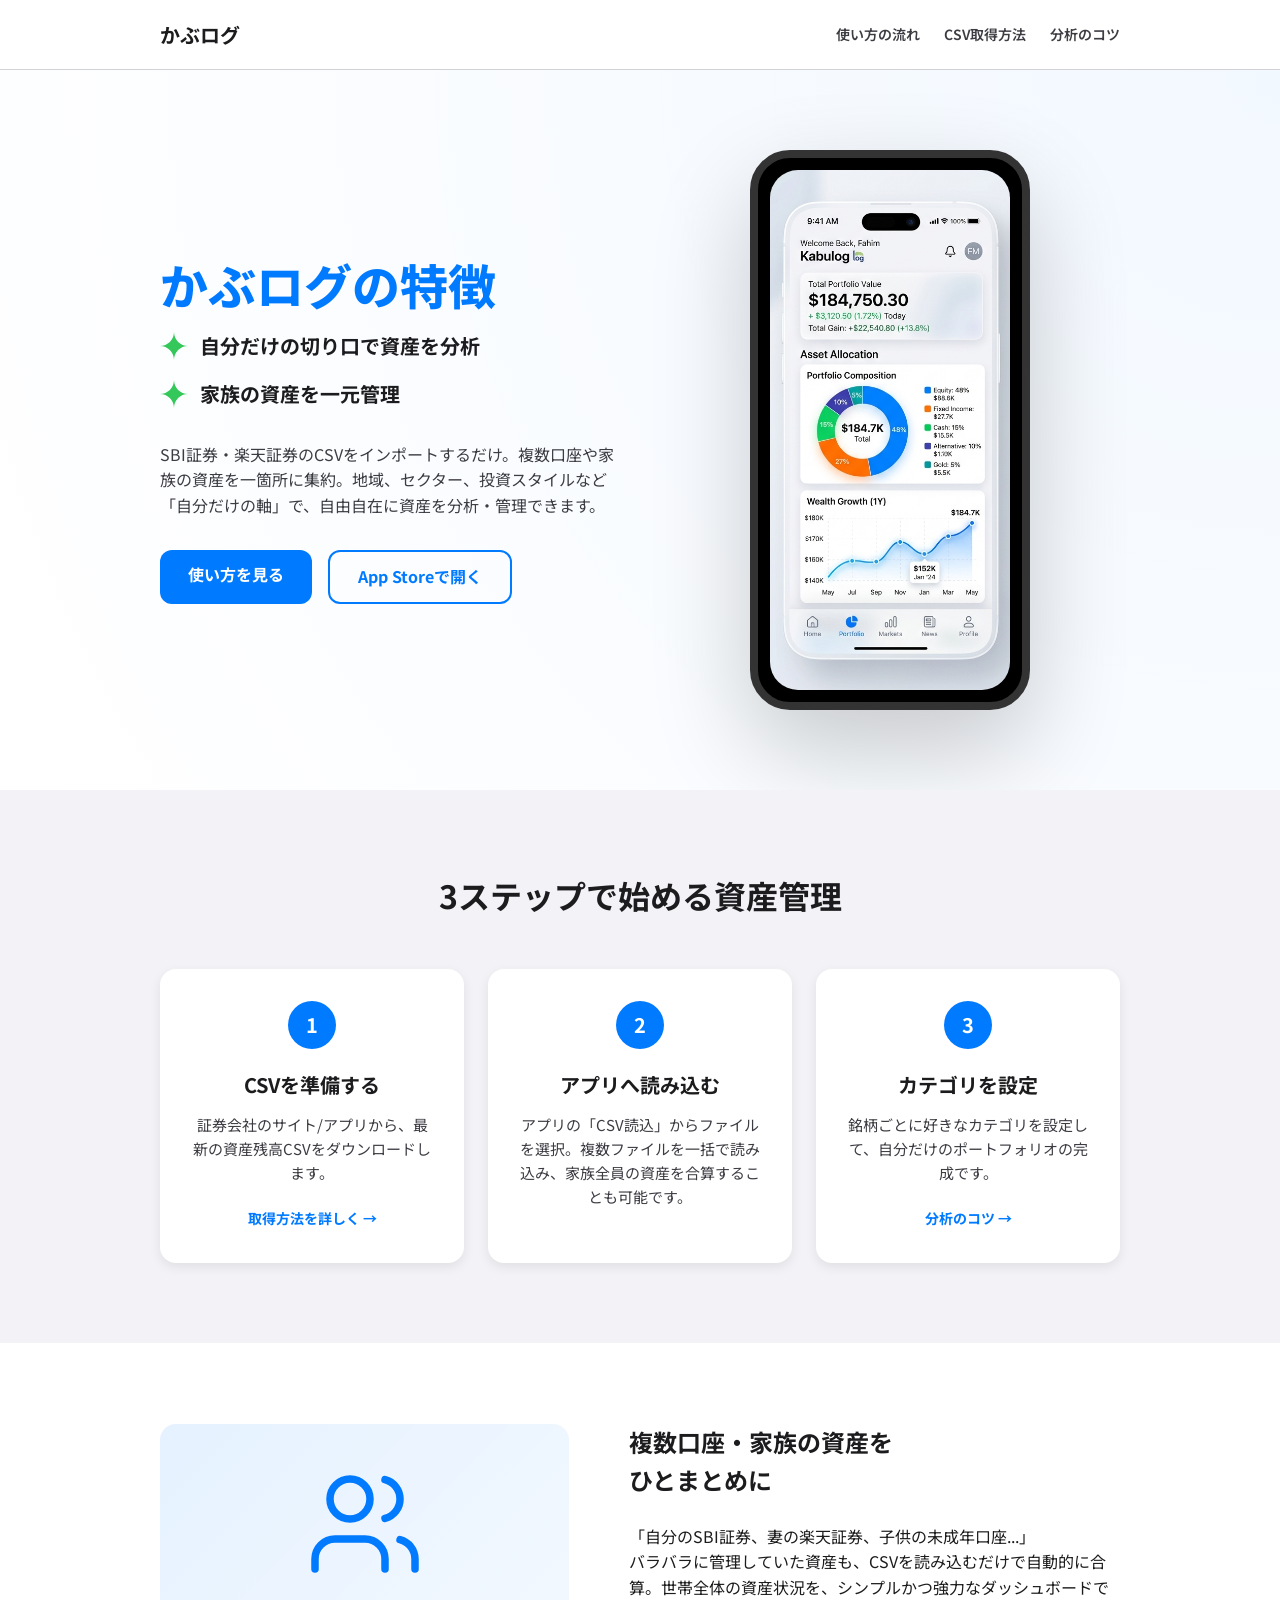
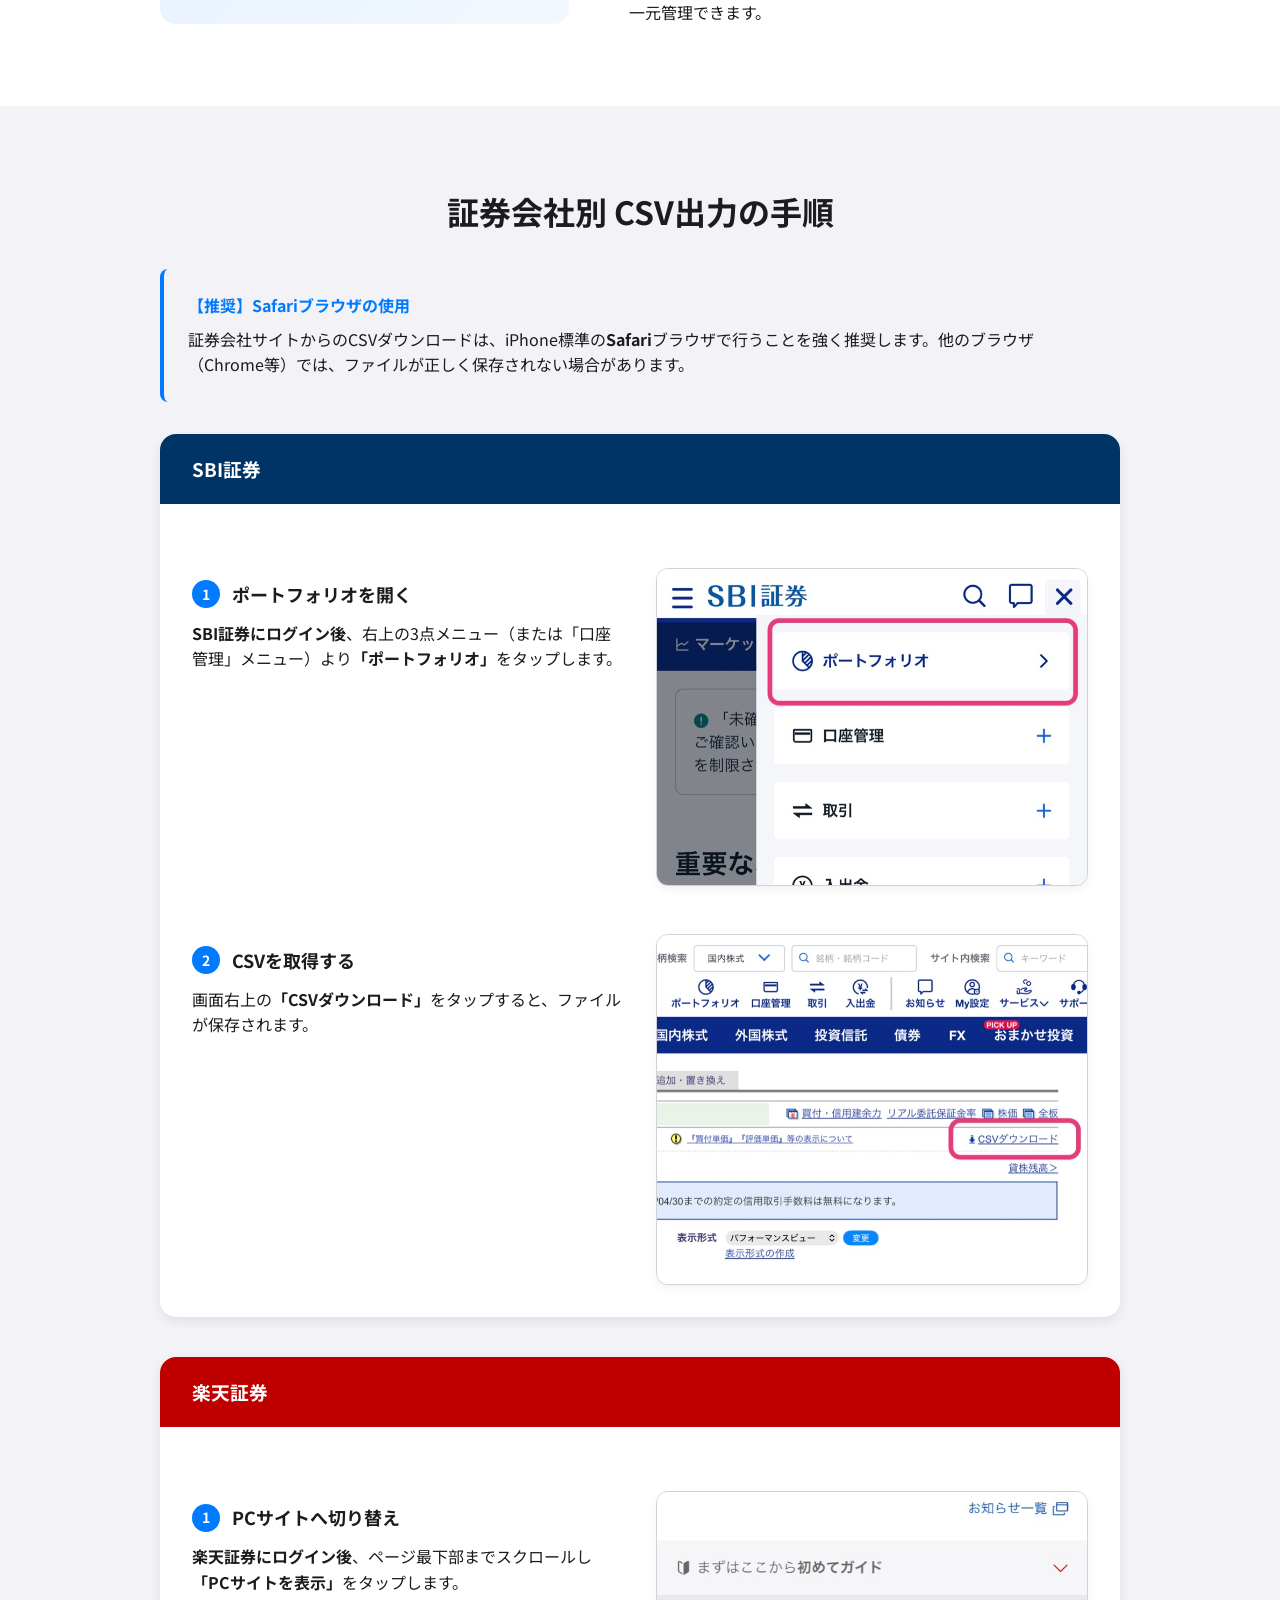
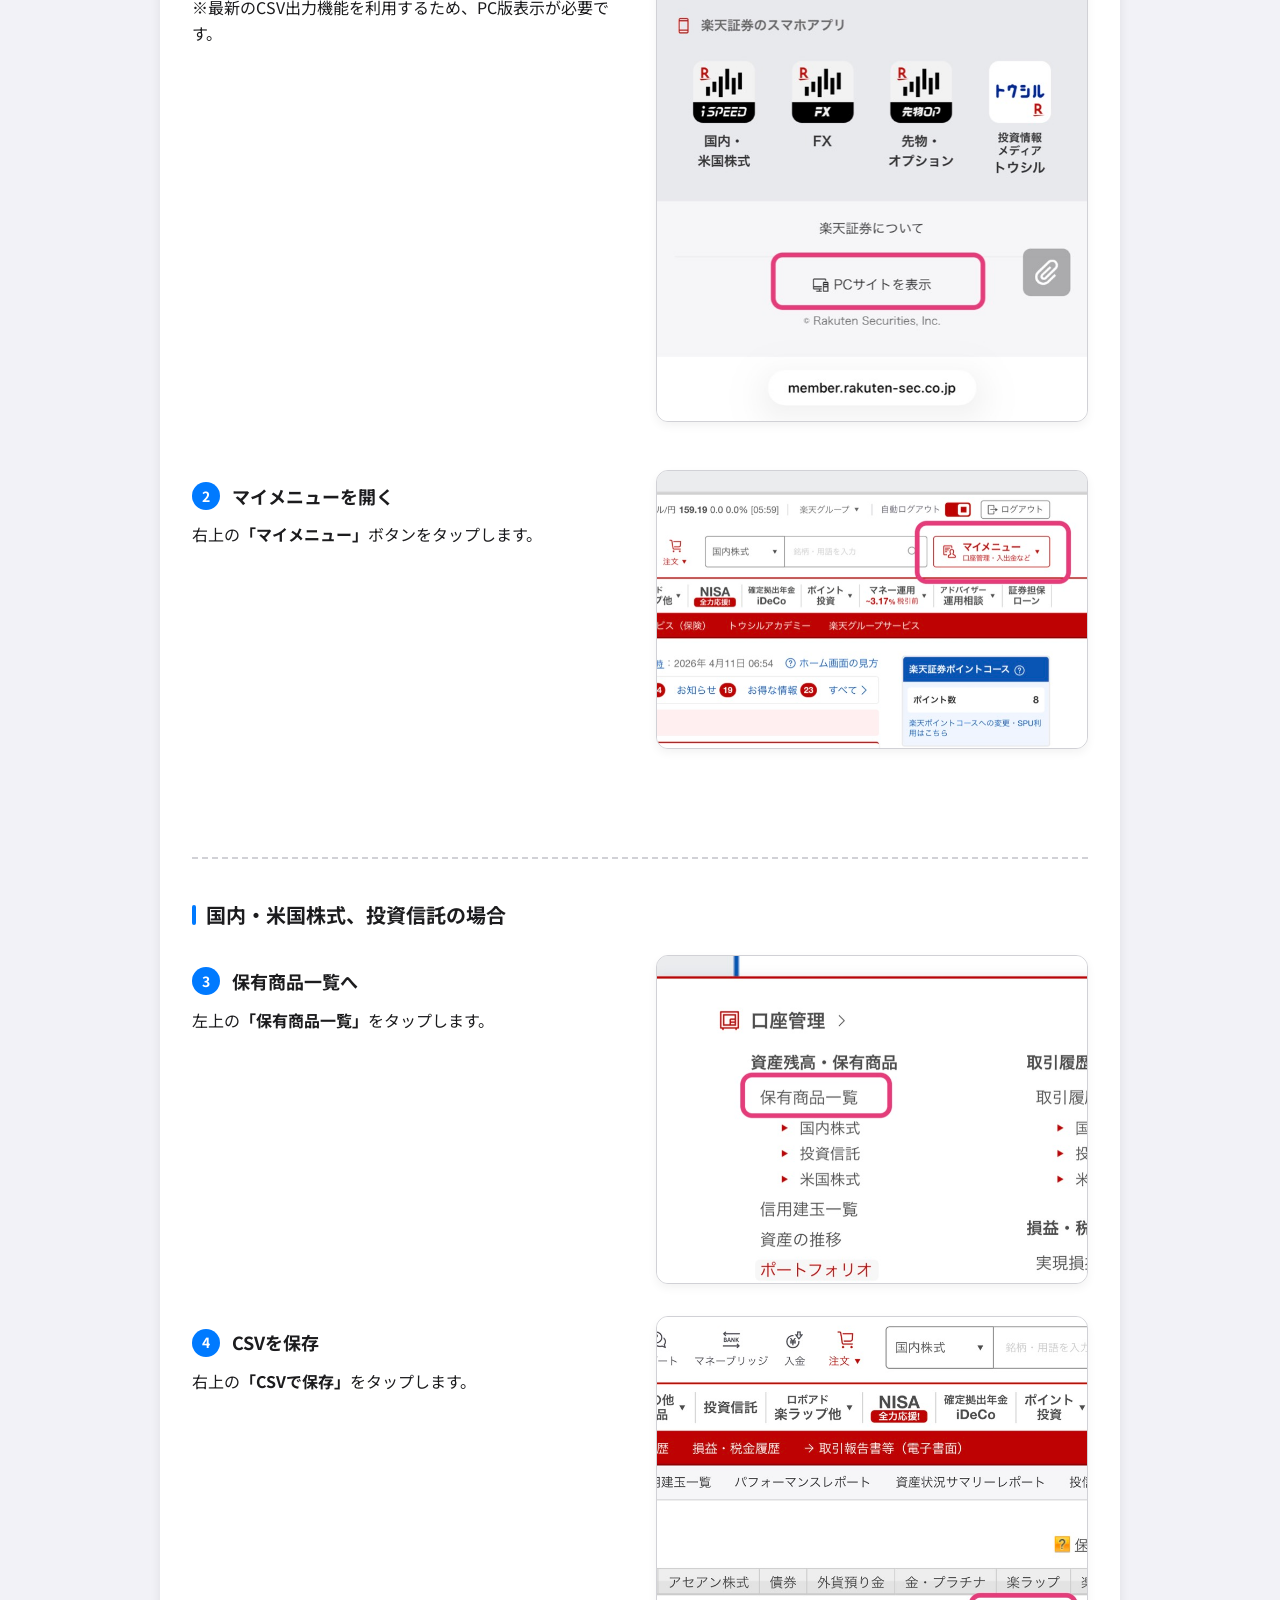
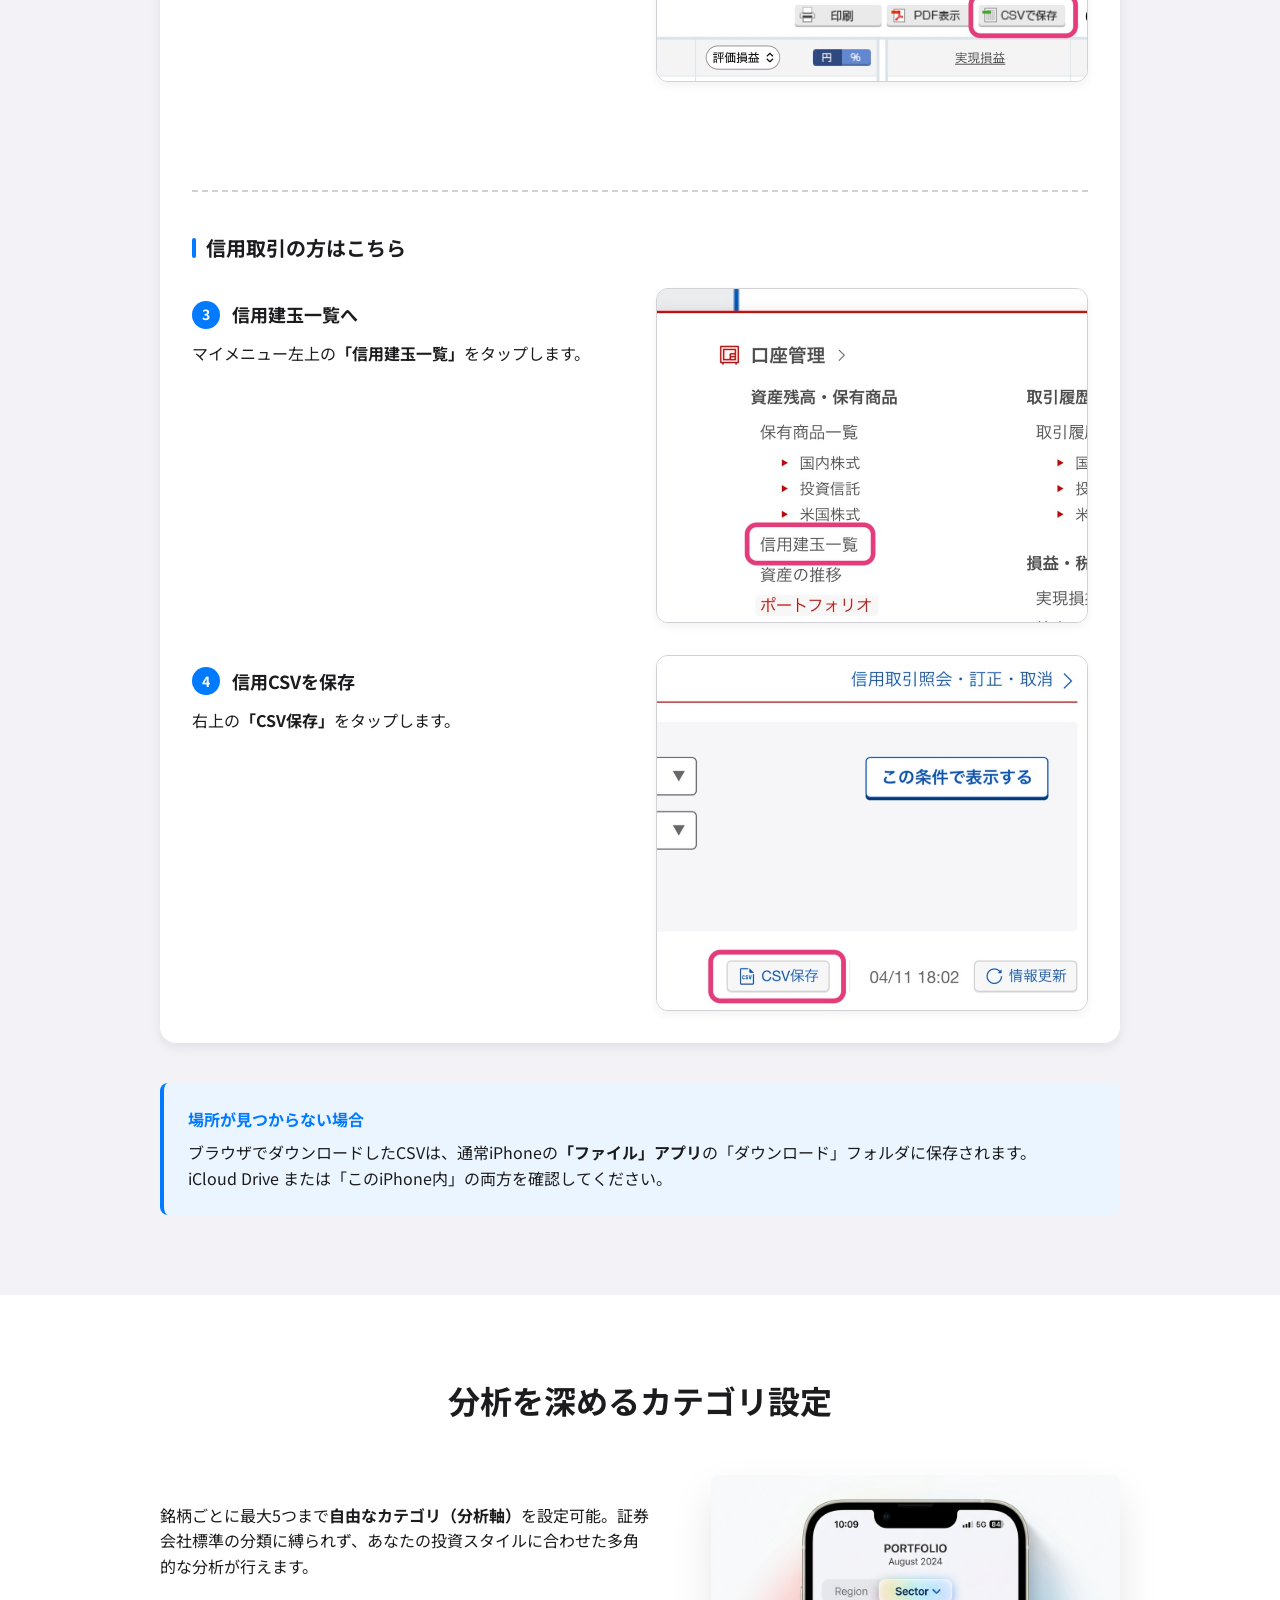
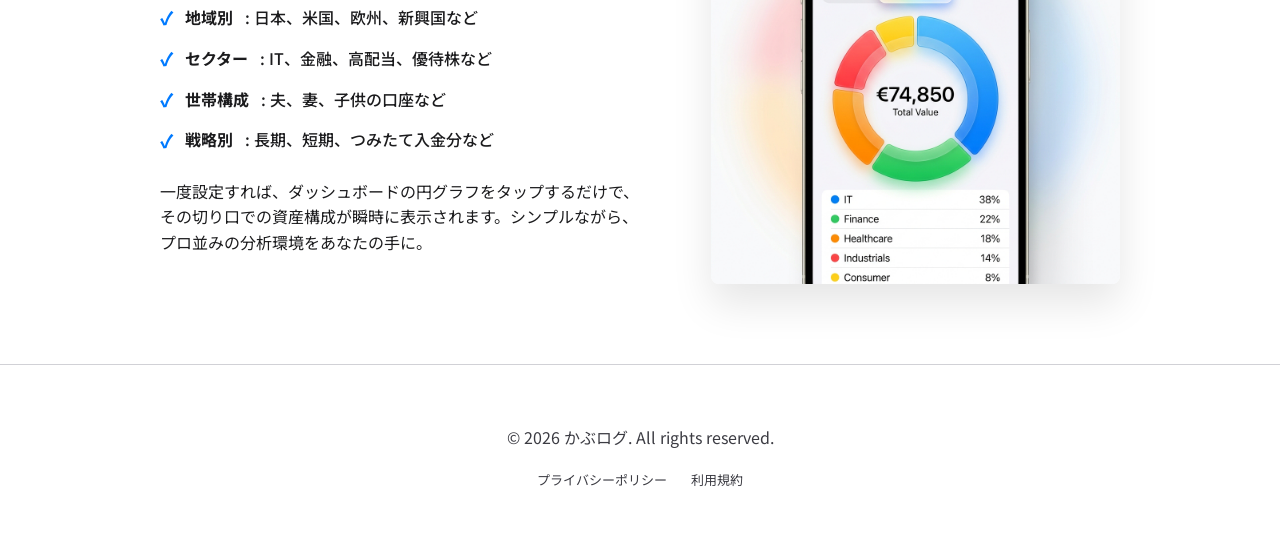
==== commit e0066d32: "docs: update guide content for clarity and accuracy" ====
--- a/kabulog/guide.html
+++ b/kabulog/guide.html
@@ -34,18 +34,26 @@
                 <h1 class="hero-title">かぶログの特徴</h1>
                 <ul class="hero-feature-list">
                     <li>
-                        <svg width="28" height="28" viewBox="0 0 24 24" fill="#34C759" xmlns="http://www.w3.org/2000/svg"><path d="M12 0C12 6.627 17.373 12 24 12C17.373 12 12 17.373 12 24C12 17.373 6.627 12 0 12C6.627 12 12 6.627 12 0Z"/></svg>
+                        <svg width="28" height="28" viewBox="0 0 24 24" fill="#34C759"
+                            xmlns="http://www.w3.org/2000/svg">
+                            <path
+                                d="M12 0C12 6.627 17.373 12 24 12C17.373 12 12 17.373 12 24C12 17.373 6.627 12 0 12C6.627 12 12 6.627 12 0Z" />
+                        </svg>
                         自分だけの切り口で資産を分析
                     </li>
                     <li>
-                        <svg width="28" height="28" viewBox="0 0 24 24" fill="#34C759" xmlns="http://www.w3.org/2000/svg"><path d="M12 0C12 6.627 17.373 12 24 12C17.373 12 12 17.373 12 24C12 17.373 6.627 12 0 12C6.627 12 12 6.627 12 0Z"/></svg>
+                        <svg width="28" height="28" viewBox="0 0 24 24" fill="#34C759"
+                            xmlns="http://www.w3.org/2000/svg">
+                            <path
+                                d="M12 0C12 6.627 17.373 12 24 12C17.373 12 12 17.373 12 24C12 17.373 6.627 12 0 12C6.627 12 12 6.627 12 0Z" />
+                        </svg>
                         家族の資産を一元管理
                     </li>
                 </ul>
                 <p>SBI証券・楽天証券のCSVをインポートするだけ。複数口座や家族の資産を一箇所に集約。地域、セクター、投資スタイルなど「自分だけの軸」で、自由自在に資産を分析・管理できます。</p>
                 <div class="hero-actions">
                     <a href="#steps" class="btn btn-primary">使い方を見る</a>
-                    <a href="https://apps.apple.com/jp/app/%E3%81%8B%E3%81%B6%E3%83%AD%E3%82%B0/id6503947477"
+                    <a href="https://apps.apple.com/jp/app/%E3%81%8B%E3%81%B6%E3%83%AD%E3%82%B0-%E8%B3%87%E7%94%A3%E7%AE%A1%E7%90%86%E3%82%92%E8%87%AA%E7%94%B1%E3%81%AA%E5%88%87%E3%82%8A%E5%8F%A3%E3%81%A7-sbi-%E6%A5%BD%E5%A4%A9%E5%90%88%E7%AE%97/id6761873882"
                         class="btn btn-outline" target="_blank">App Storeで開く</a>
                 </div>
             </div>
--- a/kabulog/assets/guide.css
+++ b/kabulog/assets/guide.css
@@ -112,7 +112,7 @@
     list-style: none;
     padding: 0;
     margin: 0 0 32px 0;
-    font-size: 24px;
+    font-size: 20px;
     font-weight: 700;
     color: var(--text-primary);
     display: flex;
@@ -290,8 +290,13 @@
     color: white;
 }
 
-.broker-header.sbi { background-color: var(--sbi); }
-.broker-header.rakuten { background-color: var(--rakuten); }
+.broker-header.sbi {
+    background-color: var(--sbi);
+}
+
+.broker-header.rakuten {
+    background-color: var(--rakuten);
+}
 
 .broker-body {
     padding: 32px;
@@ -399,7 +404,7 @@
     border: 1px solid var(--border);
     border-radius: 12px;
     overflow: hidden;
-    box-shadow: 0 4px 10px rgba(0,0,0,0.05);
+    box-shadow: 0 4px 10px rgba(0, 0, 0, 0.05);
 }
 
 .guide-step-image img {
@@ -496,30 +501,105 @@
 
 /* Responsive */
 @media (max-width: 768px) {
-    .container { padding: 0 20px; }
-    
-    .header { height: 60px; }
-    .logo { font-size: 17px; gap: 8px; }
-    .logo-icon { width: 28px; height: 28px; }
-    .nav { gap: 12px; }
-    .nav a { font-size: 12px; }
-
-    .hero { padding: 40px 0; }
-    .hero .container { flex-direction: column; text-align: center; }
-    .hero h1 { font-size: 26px; line-height: 1.4; margin-bottom: 16px; }
-    .hero p { font-size: 15px; margin-bottom: 24px; }
-    .hero-actions { justify-content: center; gap: 10px; }
-    .btn { padding: 10px 20px; font-size: 14px; }
-
-    .section-title { font-size: 24px; margin-bottom: 32px; }
-    
-    .steps-grid { grid-template-columns: 1fr; }
-    .consolidation-grid { grid-template-columns: 1fr; gap: 32px; text-align: center; }
-    .consolidation-grid .consolidation-text h2 { text-align: center; }
-    .consolidation-visual { padding: 20px; }
-    .guide-step { grid-template-columns: 1fr; gap: 16px; }
-    .guide-step:nth-child(even) .guide-step-image { order: 2; }
-    .analysis-grid { grid-template-columns: 1fr; text-align: center; }
-    .check-list li { justify-content: center; }
-    .mockup-frame { width: 240px; height: 480px; }
-}
+    .container {
+        padding: 0 20px;
+    }
+
+    .header {
+        height: 60px;
+    }
+
+    .logo {
+        font-size: 17px;
+        gap: 8px;
+    }
+
+    .logo-icon {
+        width: 28px;
+        height: 28px;
+    }
+
+    .nav {
+        gap: 12px;
+    }
+
+    .nav a {
+        font-size: 12px;
+    }
+
+    .hero {
+        padding: 40px 0;
+    }
+
+    .hero .container {
+        flex-direction: column;
+        text-align: center;
+    }
+
+    .hero h1 {
+        font-size: 26px;
+        line-height: 1.4;
+        margin-bottom: 16px;
+    }
+
+    .hero p {
+        font-size: 15px;
+        margin-bottom: 24px;
+    }
+
+    .hero-actions {
+        justify-content: center;
+        gap: 10px;
+    }
+
+    .btn {
+        padding: 10px 20px;
+        font-size: 14px;
+    }
+
+    .section-title {
+        font-size: 24px;
+        margin-bottom: 32px;
+    }
+
+    .steps-grid {
+        grid-template-columns: 1fr;
+    }
+
+    .consolidation-grid {
+        grid-template-columns: 1fr;
+        gap: 32px;
+        text-align: center;
+    }
+
+    .consolidation-grid .consolidation-text h2 {
+        text-align: center;
+    }
+
+    .consolidation-visual {
+        padding: 20px;
+    }
+
+    .guide-step {
+        grid-template-columns: 1fr;
+        gap: 16px;
+    }
+
+    .guide-step:nth-child(even) .guide-step-image {
+        order: 2;
+    }
+
+    .analysis-grid {
+        grid-template-columns: 1fr;
+        text-align: center;
+    }
+
+    .check-list li {
+        justify-content: center;
+    }
+
+    .mockup-frame {
+        width: 240px;
+        height: 480px;
+    }
+}
